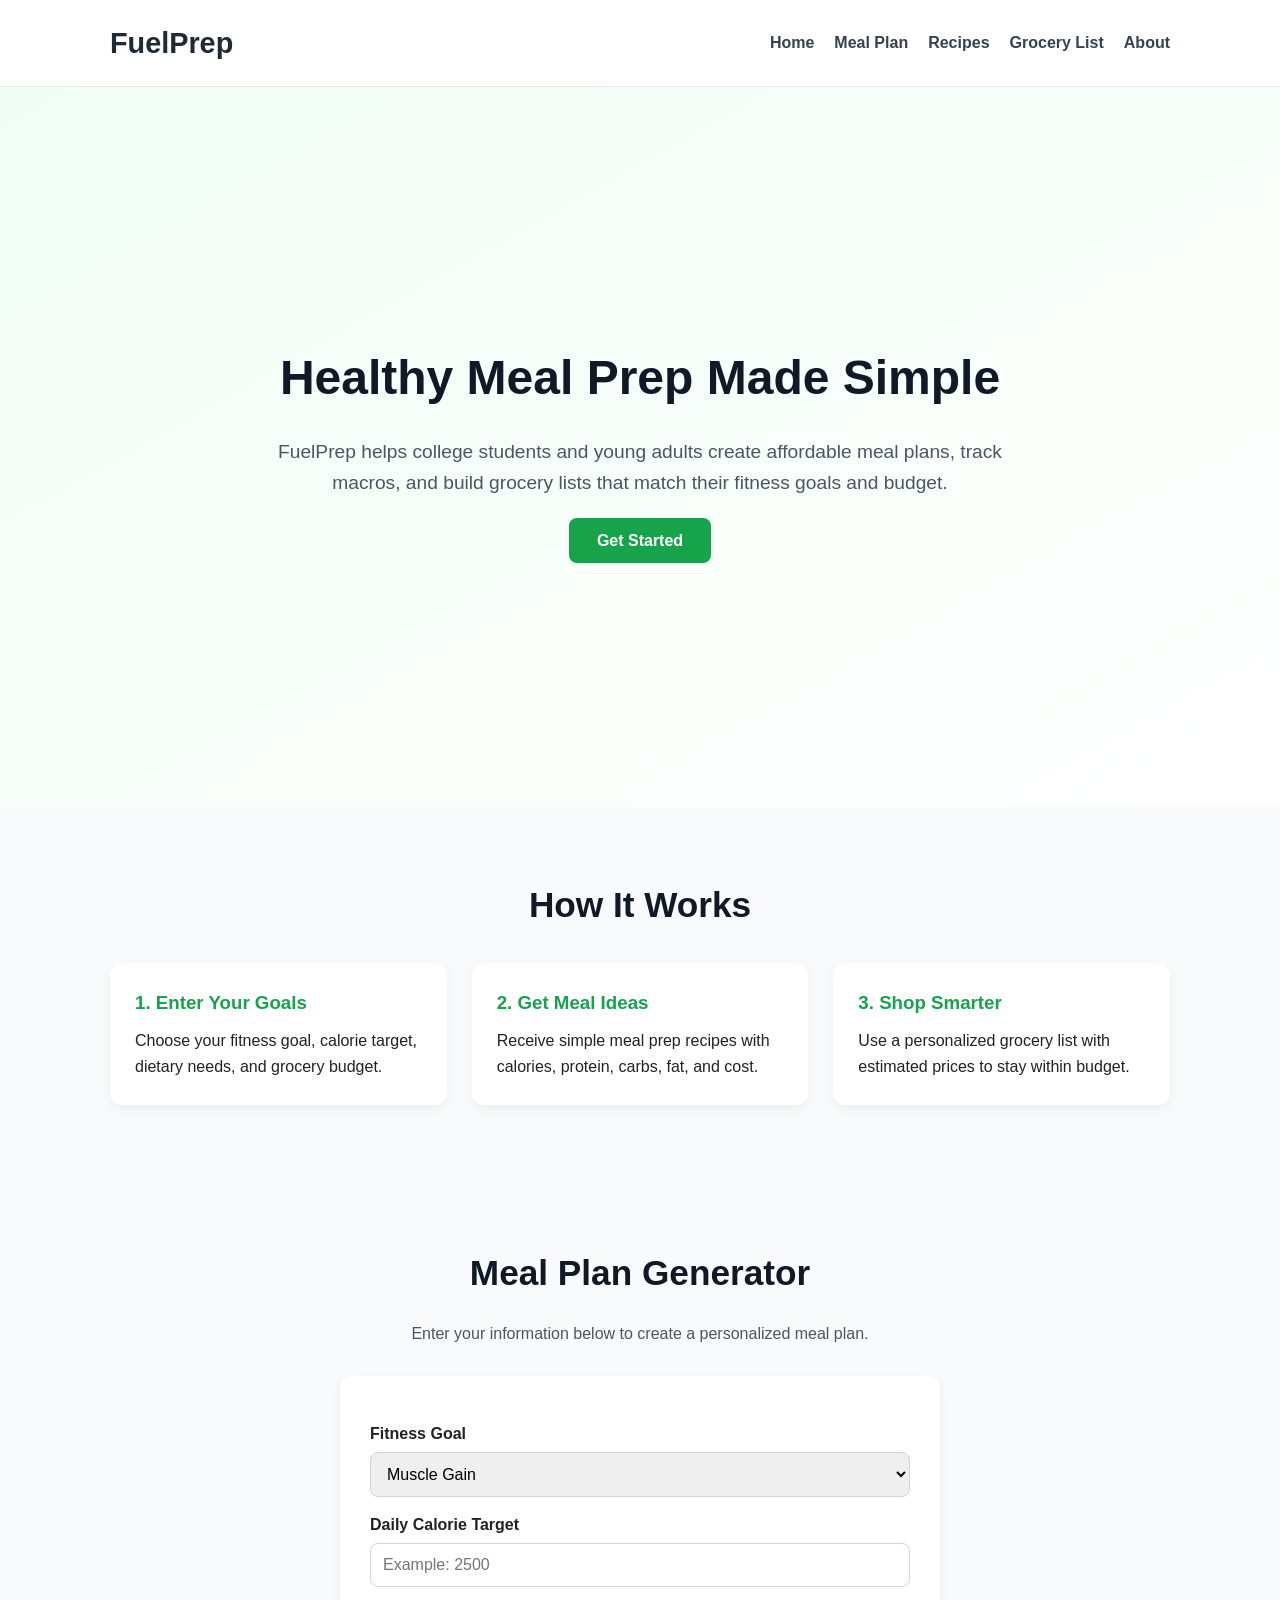
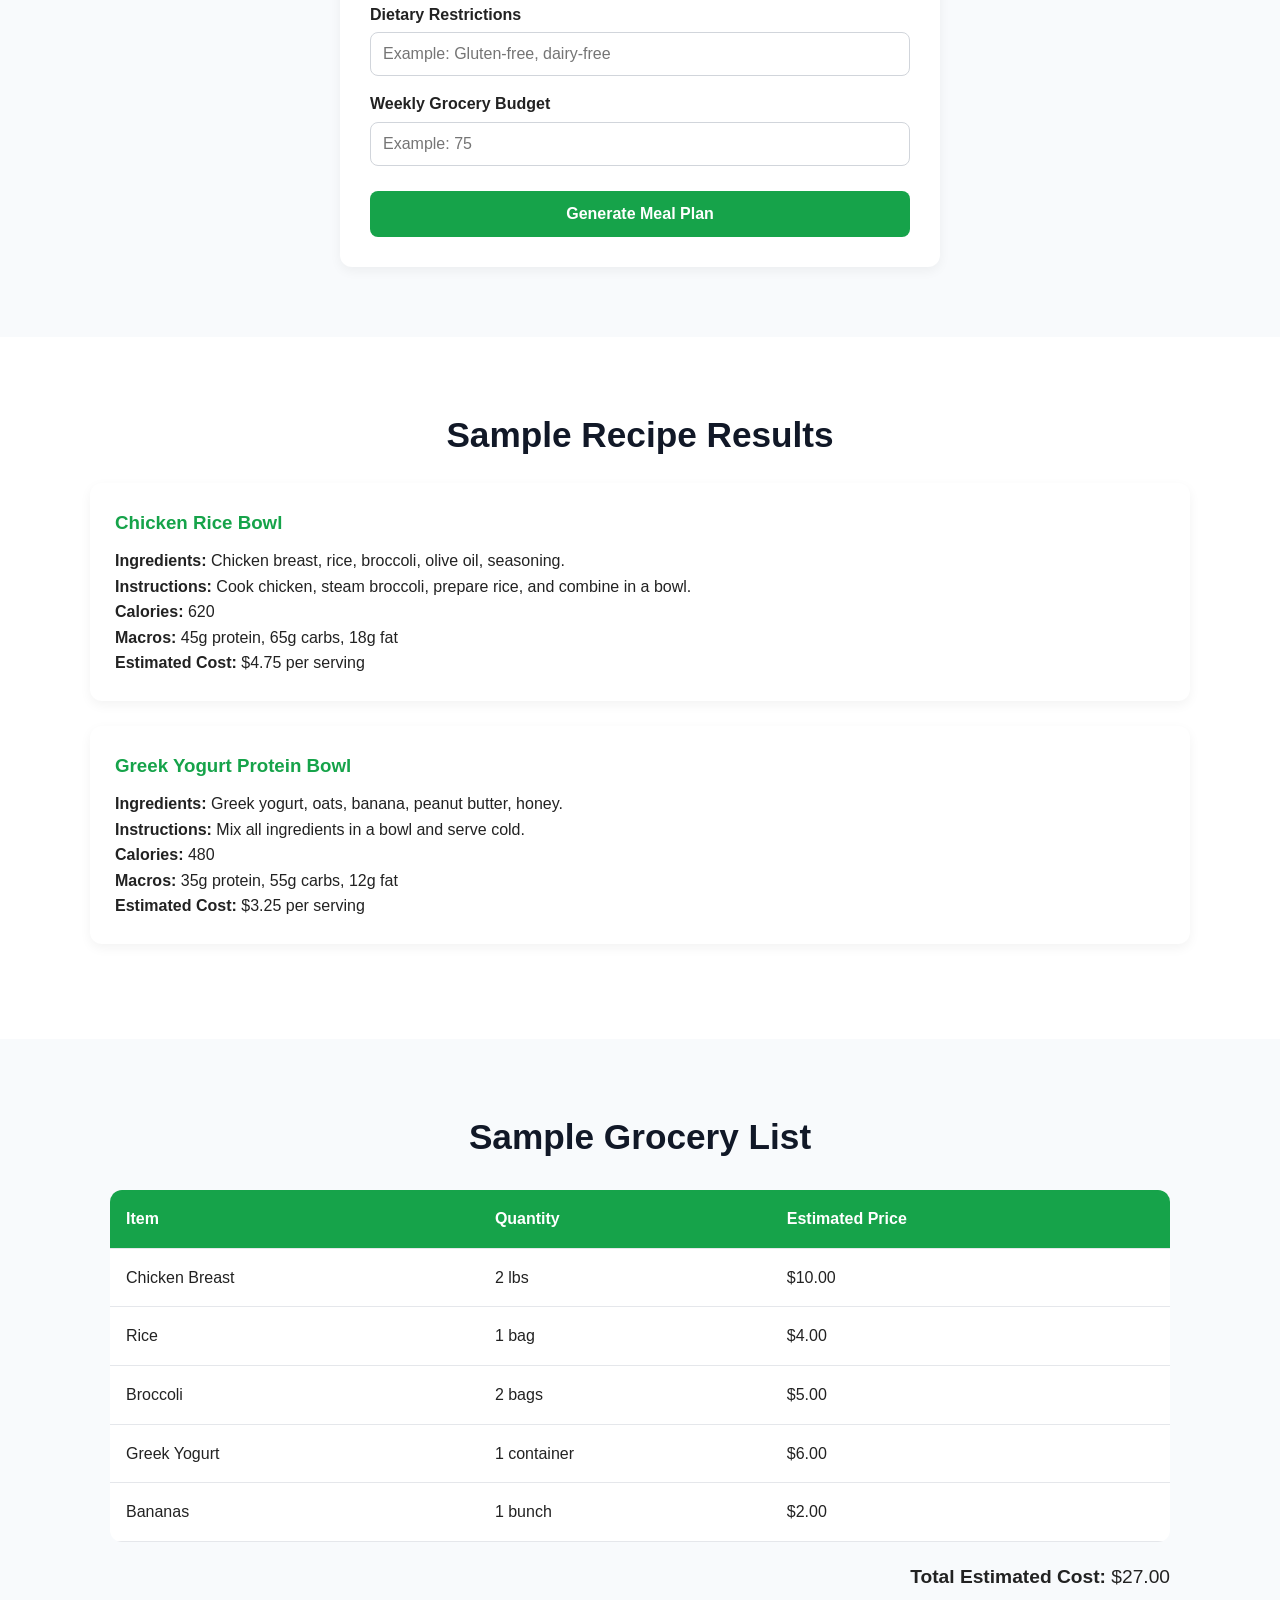
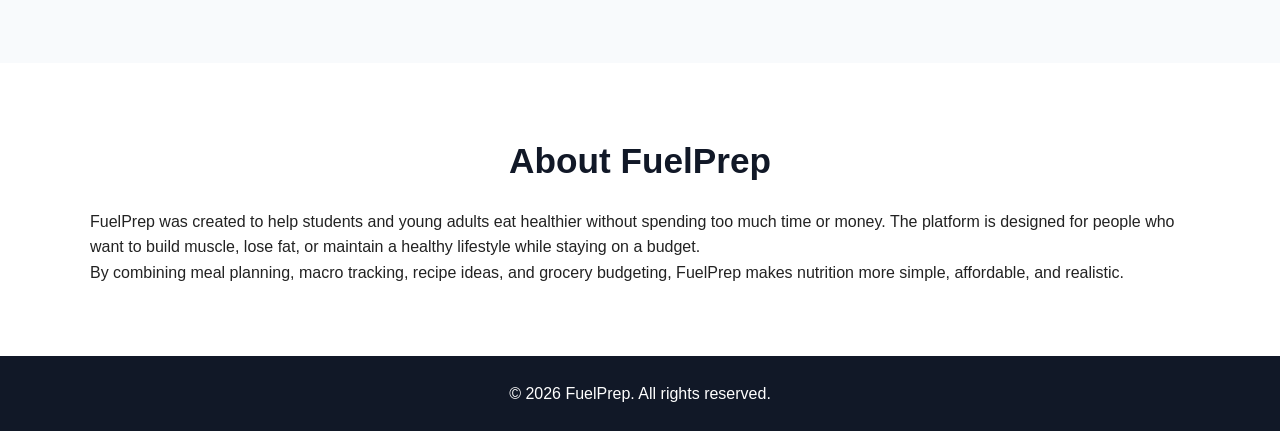
==== index.html @ e3a091a2 "landing page" ====
<!DOCTYPE html>
<html lang="en">
<head>
  <meta charset="UTF-8">
  <meta name="viewport" content="width=device-width, initial-scale=1.0">
  <title>FuelPrep | Affordable Meal Prep</title>
  <link rel="stylesheet" href="styles.css">
</head>

<body>

  <header>
    <nav class="navbar">
      <h1 class="logo">FuelPrep</h1>
      <ul class="nav-links">
        <li><a href="#home">Home</a></li>
        <li><a href="#generator">Meal Plan</a></li>
        <li><a href="#recipes">Recipes</a></li>
        <li><a href="#grocery">Grocery List</a></li>
        <li><a href="#about">About</a></li>
      </ul>
    </nav>
  </header>

  <section id="home" class="hero">
    <div class="hero-content">
      <h2>Healthy Meal Prep Made Simple</h2>
      <p>
        FuelPrep helps college students and young adults create affordable meal plans,
        track macros, and build grocery lists that match their fitness goals and budget.
      </p>
      <a href="#generator" class="button">Get Started</a>
    </div>
  </section>

  <section class="how-it-works">
    <h2>How It Works</h2>

    <div class="cards">
      <div class="card">
        <h3>1. Enter Your Goals</h3>
        <p>Choose your fitness goal, calorie target, dietary needs, and grocery budget.</p>
      </div>

      <div class="card">
        <h3>2. Get Meal Ideas</h3>
        <p>Receive simple meal prep recipes with calories, protein, carbs, fat, and cost.</p>
      </div>

      <div class="card">
        <h3>3. Shop Smarter</h3>
        <p>Use a personalized grocery list with estimated prices to stay within budget.</p>
      </div>
    </div>
  </section>

  <section id="generator" class="section">
    <h2>Meal Plan Generator</h2>
    <p class="section-intro">
      Enter your information below to create a personalized meal plan.
    </p>

    <form class="meal-form">
      <label for="goal">Fitness Goal</label>
      <select id="goal">
        <option>Muscle Gain</option>
        <option>Fat Loss</option>
        <option>Maintenance</option>
      </select>

      <label for="calories">Daily Calorie Target</label>
      <input type="number" id="calories" placeholder="Example: 2500">

      <label for="restrictions">Dietary Restrictions</label>
      <input type="text" id="restrictions" placeholder="Example: Gluten-free, dairy-free">

      <label for="budget">Weekly Grocery Budget</label>
      <input type="number" id="budget" placeholder="Example: 75">

      <button type="submit">Generate Meal Plan</button>
    </form>
  </section>

  <section id="recipes" class="section light-section">
    <h2>Sample Recipe Results</h2>

    <div class="recipe-card">
      <h3>Chicken Rice Bowl</h3>
      <p><strong>Ingredients:</strong> Chicken breast, rice, broccoli, olive oil, seasoning.</p>
      <p><strong>Instructions:</strong> Cook chicken, steam broccoli, prepare rice, and combine in a bowl.</p>
      <p><strong>Calories:</strong> 620</p>
      <p><strong>Macros:</strong> 45g protein, 65g carbs, 18g fat</p>
      <p><strong>Estimated Cost:</strong> $4.75 per serving</p>
    </div>

    <div class="recipe-card">
      <h3>Greek Yogurt Protein Bowl</h3>
      <p><strong>Ingredients:</strong> Greek yogurt, oats, banana, peanut butter, honey.</p>
      <p><strong>Instructions:</strong> Mix all ingredients in a bowl and serve cold.</p>
      <p><strong>Calories:</strong> 480</p>
      <p><strong>Macros:</strong> 35g protein, 55g carbs, 12g fat</p>
      <p><strong>Estimated Cost:</strong> $3.25 per serving</p>
    </div>
  </section>

  <section id="grocery" class="section">
    <h2>Sample Grocery List</h2>

    <table>
      <tr>
        <th>Item</th>
        <th>Quantity</th>
        <th>Estimated Price</th>
      </tr>
      <tr>
        <td>Chicken Breast</td>
        <td>2 lbs</td>
        <td>$10.00</td>
      </tr>
      <tr>
        <td>Rice</td>
        <td>1 bag</td>
        <td>$4.00</td>
      </tr>
      <tr>
        <td>Broccoli</td>
        <td>2 bags</td>
        <td>$5.00</td>
      </tr>
      <tr>
        <td>Greek Yogurt</td>
        <td>1 container</td>
        <td>$6.00</td>
      </tr>
      <tr>
        <td>Bananas</td>
        <td>1 bunch</td>
        <td>$2.00</td>
      </tr>
    </table>

    <p class="total"><strong>Total Estimated Cost:</strong> $27.00</p>
  </section>

  <section id="about" class="section light-section">
    <h2>About FuelPrep</h2>
    <p>
      FuelPrep was created to help students and young adults eat healthier without
      spending too much time or money. The platform is designed for people who want
      to build muscle, lose fat, or maintain a healthy lifestyle while staying on a budget.
    </p>
    <p>
      By combining meal planning, macro tracking, recipe ideas, and grocery budgeting,
      FuelPrep makes nutrition more simple, affordable, and realistic.
    </p>
  </section>

  <footer>
    <p>&copy; 2026 FuelPrep. All rights reserved.</p>
  </footer>

</body>
</html>
---- styles.css ----
* {
  margin: 0;
  padding: 0;
  box-sizing: border-box;
}

body {
  font-family: Arial, sans-serif;
  color: #222;
  background-color: #f8fafc;
  line-height: 1.6;
}

header {
  background-color: white;
  border-bottom: 1px solid #e5e7eb;
  position: sticky;
  top: 0;
}

.navbar {
  max-width: 1100px;
  margin: 0 auto;
  padding: 20px;
  display: flex;
  justify-content: space-between;
  align-items: center;
}

.logo {
  color: #1f2937;
  font-size: 1.8rem;
}

.nav-links {
  list-style: none;
  display: flex;
  gap: 20px;
}

.nav-links a {
  text-decoration: none;
  color: #374151;
  font-weight: bold;
}

.nav-links a:hover {
  color: #16a34a;
}

.hero {
  min-height: 80vh;
  display: flex;
  align-items: center;
  justify-content: center;
  text-align: center;
  padding: 60px 20px;
  background: linear-gradient(to bottom right, #f0fdf4, #ffffff);
}

.hero-content {
  max-width: 750px;
}

.hero h2 {
  font-size: 3rem;
  margin-bottom: 20px;
  color: #111827;
}

.hero p {
  font-size: 1.2rem;
  margin-bottom: 30px;
  color: #4b5563;
}

.button,
.meal-form button {
  background-color: #16a34a;
  color: white;
  padding: 14px 28px;
  border: none;
  border-radius: 8px;
  text-decoration: none;
  font-size: 1rem;
  font-weight: bold;
  cursor: pointer;
}

.button:hover,
.meal-form button:hover {
  background-color: #15803d;
}

.section,
.how-it-works {
  max-width: 1100px;
  margin: 0 auto;
  padding: 70px 20px;
}

.section h2,
.how-it-works h2 {
  text-align: center;
  font-size: 2.2rem;
  margin-bottom: 20px;
  color: #111827;
}

.section-intro {
  text-align: center;
  margin-bottom: 30px;
  color: #4b5563;
}

.cards {
  display: flex;
  gap: 25px;
  margin-top: 30px;
}

.card,
.recipe-card {
  background-color: white;
  padding: 25px;
  border-radius: 12px;
  box-shadow: 0 4px 12px rgba(0, 0, 0, 0.05);
  flex: 1;
}

.card h3,
.recipe-card h3 {
  margin-bottom: 10px;
  color: #16a34a;
}

.light-section {
  background-color: #ffffff;
  max-width: 100%;
}

.light-section > * {
  max-width: 1100px;
  margin-left: auto;
  margin-right: auto;
}

.meal-form {
  max-width: 600px;
  margin: 0 auto;
  background-color: white;
  padding: 30px;
  border-radius: 12px;
  box-shadow: 0 4px 12px rgba(0, 0, 0, 0.05);
  display: flex;
  flex-direction: column;
}

.meal-form label {
  margin-top: 15px;
  margin-bottom: 5px;
  font-weight: bold;
}

.meal-form input,
.meal-form select {
  padding: 12px;
  border: 1px solid #d1d5db;
  border-radius: 8px;
  font-size: 1rem;
}

.meal-form button {
  margin-top: 25px;
}

.recipe-card {
  margin-bottom: 25px;
}

table {
  width: 100%;
  border-collapse: collapse;
  background-color: white;
  margin-top: 25px;
  border-radius: 12px;
  overflow: hidden;
}

th,
td {
  padding: 16px;
  text-align: left;
  border-bottom: 1px solid #e5e7eb;
}

th {
  background-color: #16a34a;
  color: white;
}

.total {
  margin-top: 20px;
  font-size: 1.2rem;
  text-align: right;
}

footer {
  text-align: center;
  padding: 25px;
  background-color: #111827;
  color: white;
}

@media (max-width: 768px) {
  .navbar {
    flex-direction: column;
    gap: 15px;
  }

  .nav-links {
    flex-direction: column;
    text-align: center;
    gap: 10px;
  }

  .hero h2 {
    font-size: 2.2rem;
  }

  .cards {
    flex-direction: column;
  }
}
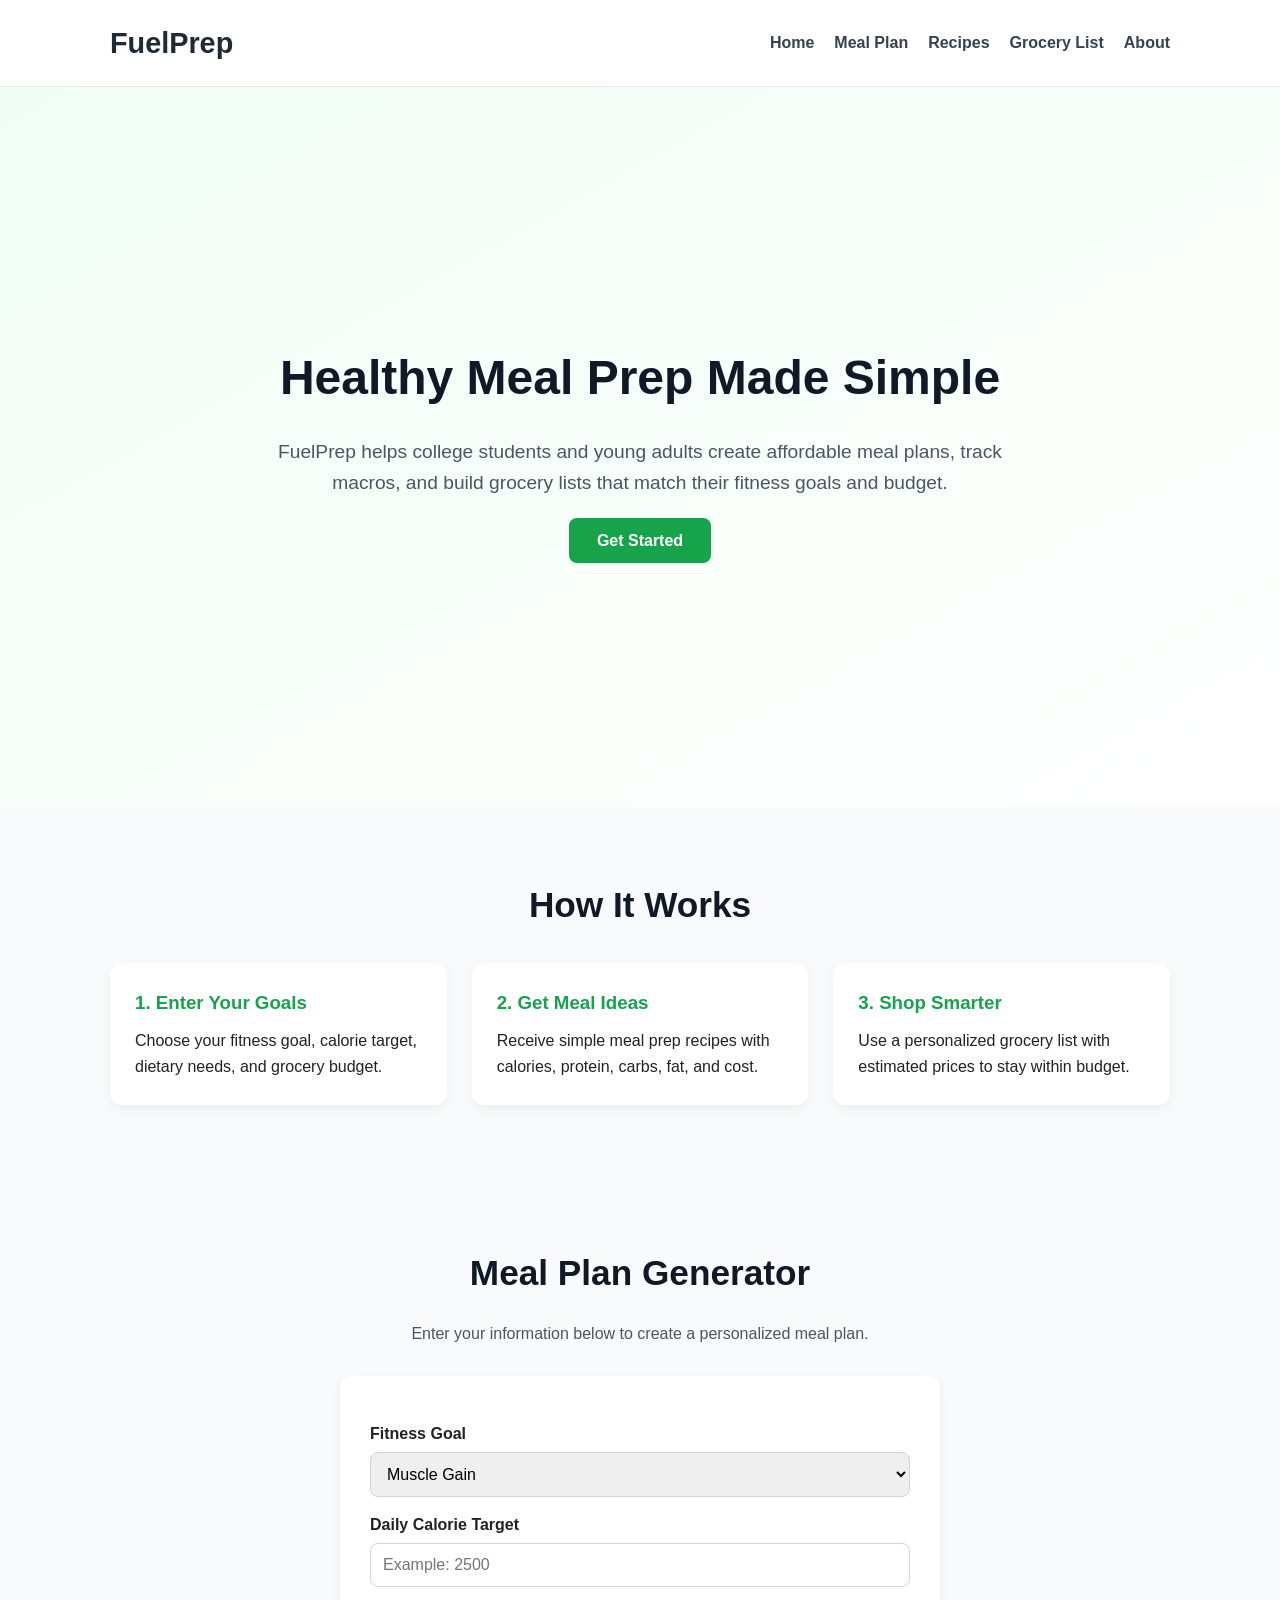
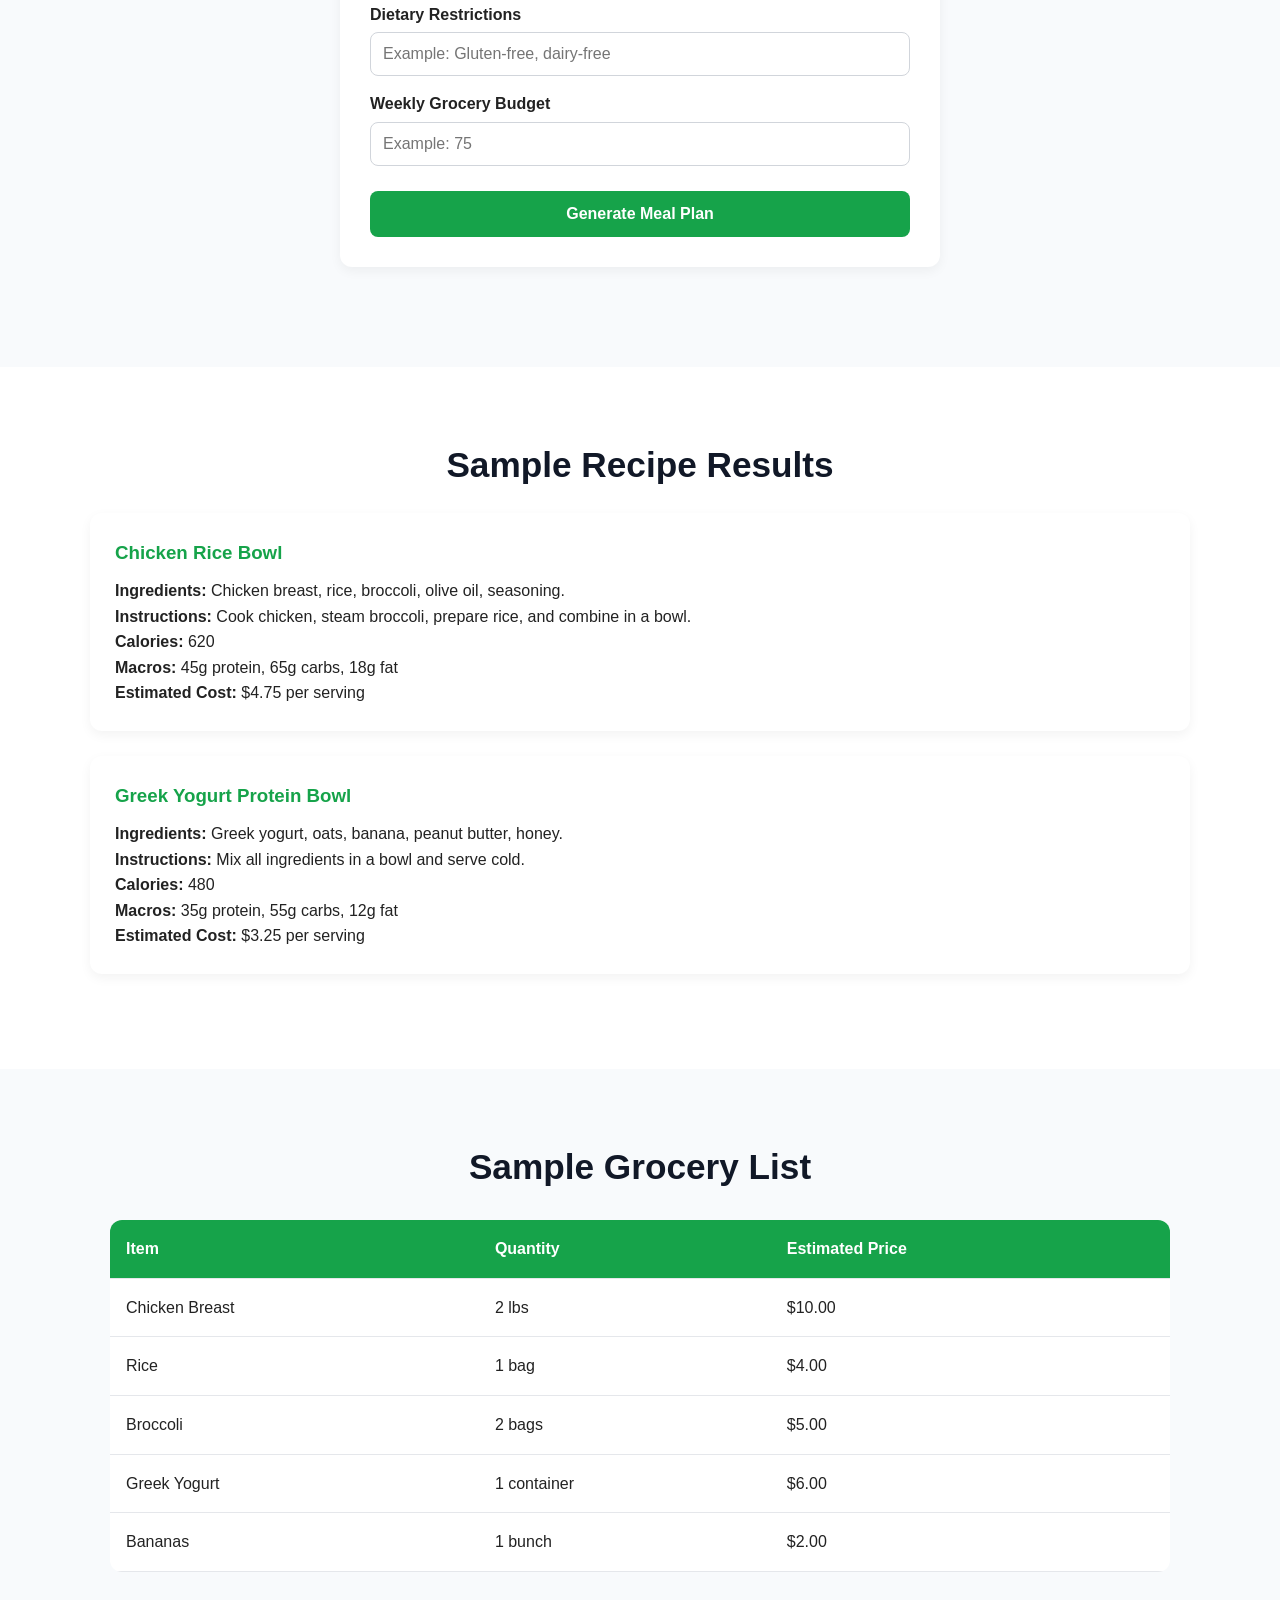
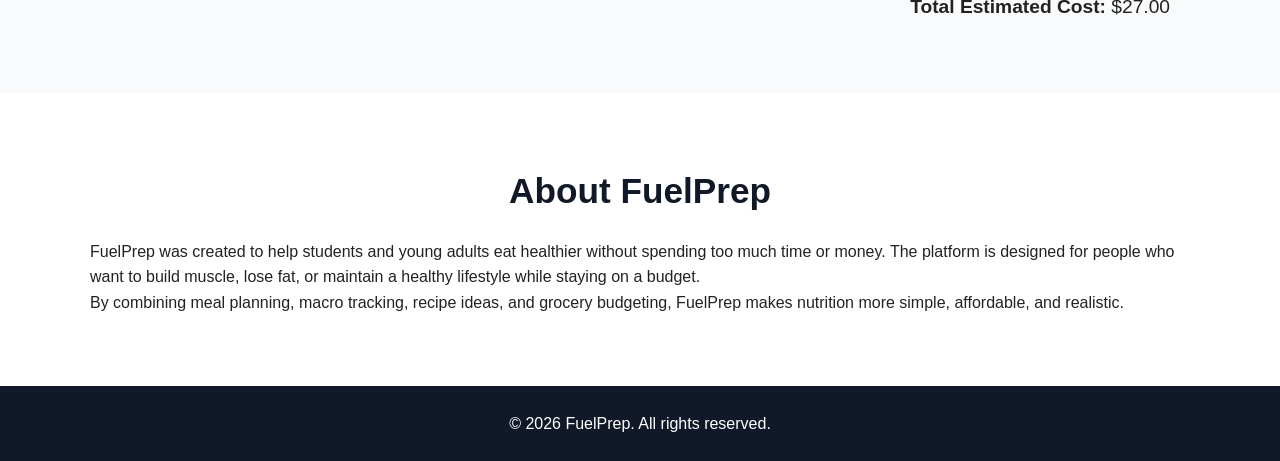
==== commit 5633195e: "added java script" ====
--- a/index.html
+++ b/index.html
@@ -60,7 +60,7 @@
       Enter your information below to create a personalized meal plan.
     </p>
 
-    <form class="meal-form">
+    <form class="meal-form" id="meal-form">
       <label for="goal">Fitness Goal</label>
       <select id="goal">
         <option>Muscle Gain</option>
@@ -79,6 +79,9 @@
 
       <button type="submit">Generate Meal Plan</button>
     </form>
+
+    <div id="saved-message" class="saved-message"></div>
+    <div id="generated-results" class="generated-results"></div>
   </section>
 
   <section id="recipes" class="section light-section">
@@ -159,5 +162,121 @@
     <p>&copy; 2026 FuelPrep. All rights reserved.</p>
   </footer>
 
+  <script>
+    const mealData = {
+      muscle: {
+        recipes: [
+          { name: "Chicken Rice Bowl", ingredients: "Chicken breast, rice, broccoli, olive oil, seasoning.", instructions: "Cook chicken, steam broccoli, prepare rice, and combine in a bowl.", calories: 620, protein: 45, carbs: 65, fat: 18, cost: 4.75 },
+          { name: "Greek Yogurt Protein Bowl", ingredients: "Greek yogurt, oats, banana, peanut butter, honey.", instructions: "Mix all ingredients in a bowl and serve cold.", calories: 480, protein: 35, carbs: 55, fat: 12, cost: 3.25 },
+          { name: "Turkey & Sweet Potato", ingredients: "Ground turkey, sweet potato, spinach, olive oil.", instructions: "Brown turkey, roast sweet potato cubes, sauté spinach, and serve together.", calories: 560, protein: 40, carbs: 50, fat: 16, cost: 4.50 }
+        ],
+        grocery: [
+          { item: "Chicken Breast", qty: "3 lbs", price: 15.00 },
+          { item: "Ground Turkey", qty: "2 lbs", price: 10.00 },
+          { item: "Rice", qty: "1 bag", price: 4.00 },
+          { item: "Sweet Potatoes", qty: "3 lbs", price: 5.00 },
+          { item: "Broccoli", qty: "2 bags", price: 5.00 },
+          { item: "Greek Yogurt", qty: "1 container", price: 6.00 },
+          { item: "Bananas", qty: "1 bunch", price: 2.00 },
+          { item: "Peanut Butter", qty: "1 jar", price: 5.00 }
+        ]
+      },
+      fatLoss: {
+        recipes: [
+          { name: "Grilled Chicken Salad", ingredients: "Chicken breast, mixed greens, cherry tomatoes, cucumber, light vinaigrette.", instructions: "Grill chicken, chop vegetables, toss with dressing.", calories: 380, protein: 40, carbs: 20, fat: 14, cost: 4.25 },
+          { name: "Egg White Scramble", ingredients: "Egg whites, bell peppers, onion, spinach, whole wheat toast.", instructions: "Sauté veggies, add egg whites, cook until set. Serve with toast.", calories: 320, protein: 35, carbs: 25, fat: 8, cost: 2.75 },
+          { name: "Salmon & Asparagus", ingredients: "Salmon fillet, asparagus, lemon, quinoa.", instructions: "Bake salmon with lemon, steam asparagus, cook quinoa.", calories: 420, protein: 38, carbs: 30, fat: 15, cost: 5.50 }
+        ],
+        grocery: [
+          { item: "Chicken Breast", qty: "2 lbs", price: 10.00 },
+          { item: "Salmon", qty: "1 lb", price: 12.00 },
+          { item: "Egg Whites", qty: "1 carton", price: 4.00 },
+          { item: "Mixed Greens", qty: "1 bag", price: 4.00 },
+          { item: "Quinoa", qty: "1 bag", price: 5.00 },
+          { item: "Asparagus", qty: "1 bunch", price: 4.00 },
+          { item: "Bell Peppers", qty: "3", price: 3.00 }
+        ]
+      },
+      maintenance: {
+        recipes: [
+          { name: "Beef Stir Fry", ingredients: "Lean beef, bell peppers, snap peas, soy sauce, rice.", instructions: "Sear beef strips, stir-fry veggies, add sauce, serve over rice.", calories: 550, protein: 38, carbs: 60, fat: 16, cost: 5.00 },
+          { name: "Pasta Primavera", ingredients: "Whole wheat pasta, zucchini, cherry tomatoes, olive oil, parmesan.", instructions: "Cook pasta, sauté vegetables, toss together with olive oil and cheese.", calories: 500, protein: 18, carbs: 70, fat: 14, cost: 3.75 },
+          { name: "Tuna Wrap", ingredients: "Canned tuna, whole wheat wrap, avocado, lettuce, tomato.", instructions: "Mix tuna with avocado, fill wrap with lettuce and tomato.", calories: 440, protein: 32, carbs: 35, fat: 18, cost: 3.00 }
+        ],
+        grocery: [
+          { item: "Lean Beef", qty: "1.5 lbs", price: 12.00 },
+          { item: "Canned Tuna", qty: "3 cans", price: 4.50 },
+          { item: "Whole Wheat Pasta", qty: "1 box", price: 3.00 },
+          { item: "Whole Wheat Wraps", qty: "1 pack", price: 4.00 },
+          { item: "Bell Peppers", qty: "3", price: 3.00 },
+          { item: "Avocados", qty: "3", price: 4.50 },
+          { item: "Parmesan", qty: "1 container", price: 5.00 }
+        ]
+      }
+    };
+
+    document.getElementById("meal-form").addEventListener("submit", function (e) {
+      e.preventDefault();
+
+      const goal = document.getElementById("goal").value.toLowerCase().replace(/\s/g, "");
+      const calories = document.getElementById("calories").value;
+      const restrictions = document.getElementById("restrictions").value;
+      const budget = document.getElementById("budget").value;
+
+      // Save to localStorage
+      const userInputs = { goal, calories, restrictions, budget, savedAt: new Date().toISOString() };
+      localStorage.setItem("fuelPrepUserInputs", JSON.stringify(userInputs));
+
+      // Show saved message
+      const msg = document.getElementById("saved-message");
+      msg.innerHTML = '<p class="success-badge">✓ Your inputs have been saved! Scroll down to see your personalized meal plan.</p>';
+      msg.scrollIntoView({ behavior: "smooth" });
+
+      // Generate meal plan results
+      const data = mealData[goal] || mealData.muscle;
+      const recipesSection = document.getElementById("recipes");
+      const grocerySection = document.getElementById("grocery");
+
+      // Update recipes
+      recipesSection.innerHTML = `
+        <h2>Your Personalized Recipes</h2>
+        <p class="section-intro">Based on your goal: <strong>${document.getElementById("goal").value}</strong>${restrictions ? ` | Restrictions: ${restrictions}` : ""}${calories ? ` | Target: ${calories} cal/day` : ""}</p>
+        ${data.recipes.map(r => `
+          <div class="recipe-card">
+            <h3>${r.name}</h3>
+            <p><strong>Ingredients:</strong> ${r.ingredients}</p>
+            <p><strong>Instructions:</strong> ${r.instructions}</p>
+            <p><strong>Calories:</strong> ${r.calories}</p>
+            <p><strong>Macros:</strong> ${r.protein}g protein, ${r.carbs}g carbs, ${r.fat}g fat</p>
+            <p><strong>Estimated Cost:</strong> $${r.cost.toFixed(2)} per serving</p>
+          </div>
+        `).join("")}
+      `;
+
+      // Update grocery list
+      const totalGrocery = data.grocery.reduce((sum, g) => sum + g.price, 0);
+      grocerySection.innerHTML = `
+        <h2>Your Personalized Grocery List</h2>
+        <p class="section-intro">Weekly groceries${budget ? ` | Budget: $${budget}` : ""}</p>
+        <table>
+          <tr><th>Item</th><th>Quantity</th><th>Estimated Price</th></tr>
+          ${data.grocery.map(g => `<tr><td>${g.item}</td><td>${g.qty}</td><td>$${g.price.toFixed(2)}</td></tr>`).join("")}
+        </table>
+        <p class="total"><strong>Total Estimated Cost:</strong> $${totalGrocery.toFixed(2)}</p>
+      `;
+    });
+
+    // Restore saved inputs on page load
+    window.addEventListener("DOMContentLoaded", function () {
+      const saved = JSON.parse(localStorage.getItem("fuelPrepUserInputs"));
+      if (saved) {
+        const goalMap = { muscle: "Muscle Gain", fatloss: "Fat Loss", maintenance: "Maintenance" };
+        document.getElementById("goal").value = goalMap[saved.goal] || "Muscle Gain";
+        document.getElementById("calories").value = saved.calories || "";
+        document.getElementById("restrictions").value = saved.restrictions || "";
+        document.getElementById("budget").value = saved.budget || "";
+      }
+    });
+  </script>
 </body>
 </html>
--- a/styles.css
+++ b/styles.css
@@ -174,6 +174,31 @@
   margin-top: 25px;
 }
 
+.success-badge {
+  background-color: #16a34a;
+  color: white;
+  padding: 14px 20px;
+  border-radius: 8px;
+  text-align: center;
+  font-weight: bold;
+  margin-top: 20px;
+  animation: fadeIn 0.4s ease;
+}
+
+@keyframes fadeIn {
+  from { opacity: 0; transform: translateY(-10px); }
+  to { opacity: 1; transform: translateY(0); }
+}
+
+.generated-results {
+  margin-top: 30px;
+}
+
+.saved-message {
+  max-width: 600px;
+  margin: 0 auto;
+}
+
 .recipe-card {
   margin-bottom: 25px;
 }
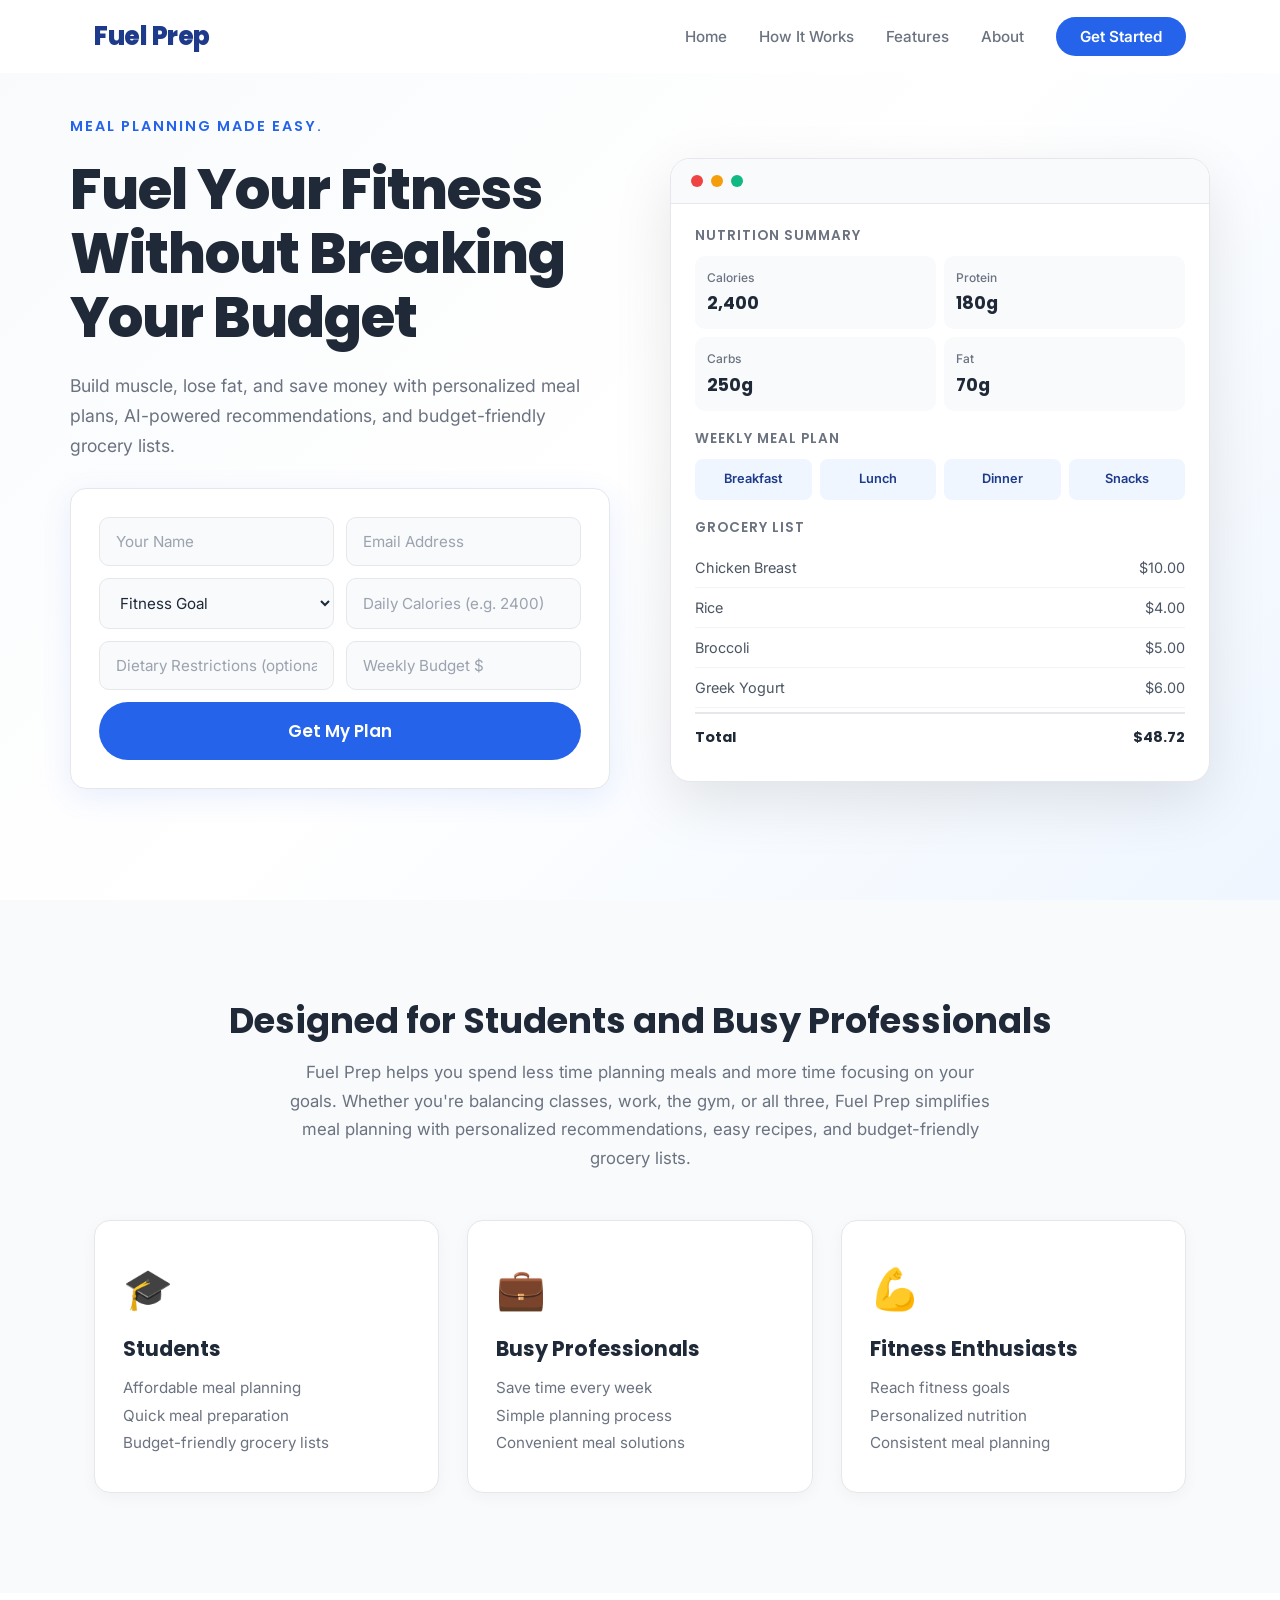
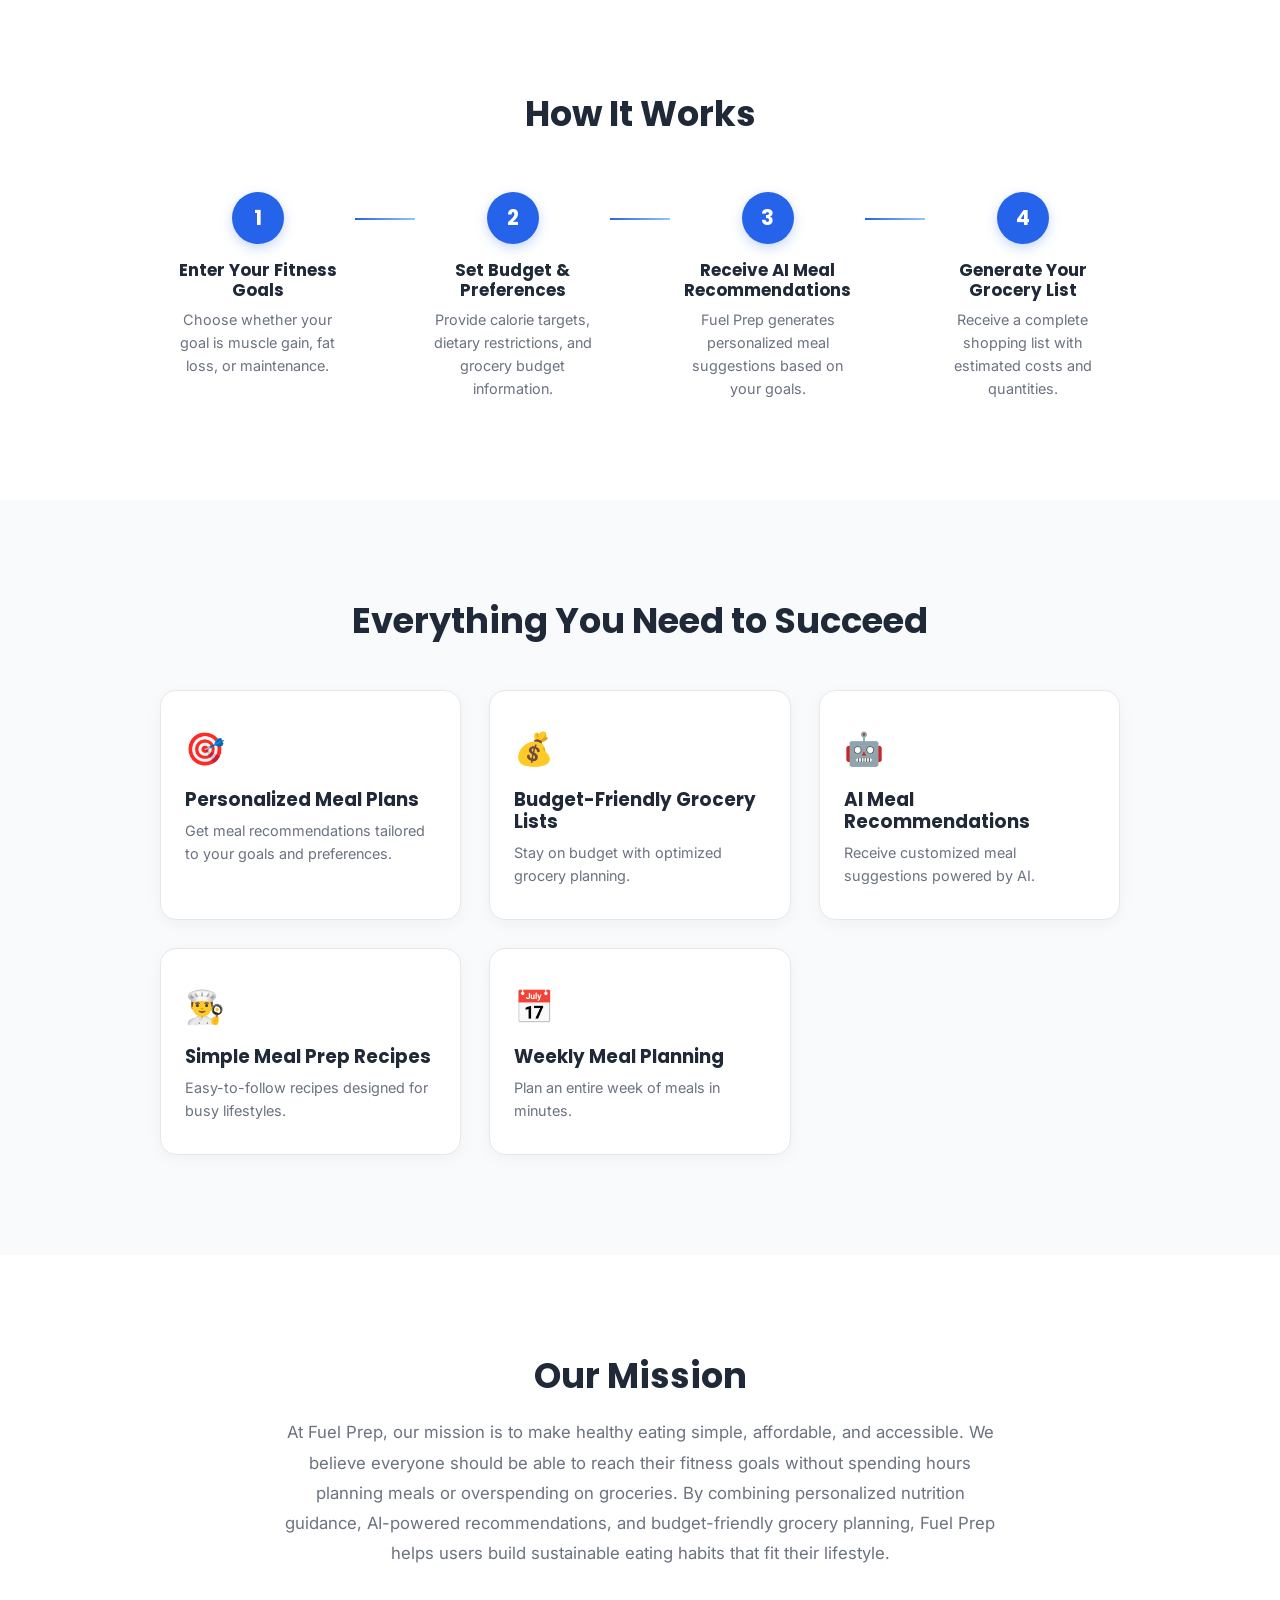
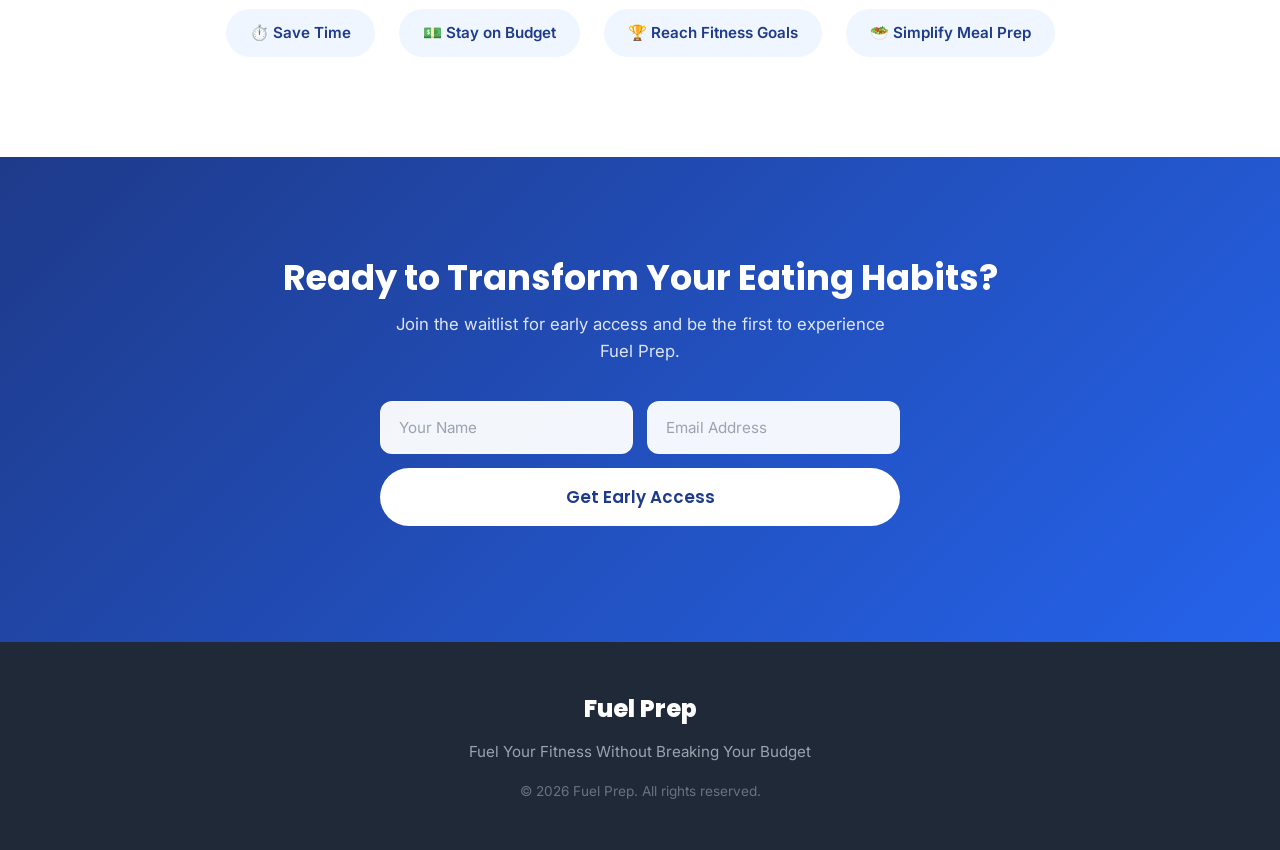
==== commit 962af729: "Edited Website Based on PRD" ====
--- a/index.html
+++ b/index.html
@@ -3,278 +3,335 @@
 <head>
   <meta charset="UTF-8">
   <meta name="viewport" content="width=device-width, initial-scale=1.0">
-  <title>FuelPrep | Affordable Meal Prep</title>
+  <title>Fuel Prep | Meal Planning Made Easy</title>
+  <link rel="preconnect" href="https://fonts.googleapis.com">
+  <link rel="preconnect" href="https://fonts.gstatic.com" crossorigin>
+  <link href="https://fonts.googleapis.com/css2?family=Poppins:wght@600;700;800&family=Inter:wght@400;500;600&display=swap" rel="stylesheet">
   <link rel="stylesheet" href="styles.css">
 </head>
-
 <body>
 
-  <header>
-    <nav class="navbar">
-      <h1 class="logo">FuelPrep</h1>
-      <ul class="nav-links">
+  <!-- ===== NAVIGATION ===== -->
+  <header class="navbar" id="navbar">
+    <div class="nav-container">
+      <a href="#home" class="logo">Fuel Prep</a>
+      <button class="mobile-toggle" id="mobile-toggle" aria-label="Toggle menu">
+        <span></span><span></span><span></span>
+      </button>
+      <ul class="nav-links" id="nav-links">
         <li><a href="#home">Home</a></li>
-        <li><a href="#generator">Meal Plan</a></li>
-        <li><a href="#recipes">Recipes</a></li>
-        <li><a href="#grocery">Grocery List</a></li>
+        <li><a href="#how-it-works">How It Works</a></li>
+        <li><a href="#features">Features</a></li>
         <li><a href="#about">About</a></li>
+        <li><a href="#get-started" class="nav-cta">Get Started</a></li>
       </ul>
-    </nav>
+    </div>
   </header>
 
+  <!-- ===== HERO SECTION ===== -->
   <section id="home" class="hero">
-    <div class="hero-content">
-      <h2>Healthy Meal Prep Made Simple</h2>
-      <p>
-        FuelPrep helps college students and young adults create affordable meal plans,
-        track macros, and build grocery lists that match their fitness goals and budget.
+    <div class="hero-container">
+      <div class="hero-left">
+        <p class="hero-tagline">Meal Planning Made Easy.</p>
+        <h1>Fuel Your Fitness<br>Without Breaking<br>Your Budget</h1>
+        <p class="hero-sub">
+          Build muscle, lose fat, and save money with personalized meal plans,
+          AI-powered recommendations, and budget-friendly grocery lists.
+        </p>
+        <form class="hero-form" id="hero-form">
+          <div class="form-row">
+            <input type="text" id="form-name" placeholder="Your Name" required>
+            <input type="email" id="form-email" placeholder="Email Address" required>
+          </div>
+          <div class="form-row">
+            <select id="form-goal" required>
+              <option value="" disabled selected>Fitness Goal</option>
+              <option value="Muscle Gain">Muscle Gain</option>
+              <option value="Fat Loss">Fat Loss</option>
+              <option value="Maintenance">Maintenance</option>
+            </select>
+            <input type="number" id="form-calories" placeholder="Daily Calories (e.g. 2400)">
+          </div>
+          <div class="form-row">
+            <input type="text" id="form-restrictions" placeholder="Dietary Restrictions (optional)">
+            <input type="number" id="form-budget" placeholder="Weekly Budget $">
+          </div>
+          <button type="submit" class="btn-primary">Get My Plan</button>
+        </form>
+        <div id="form-success" class="form-success"></div>
+      </div>
+      <div class="hero-right">
+        <div class="dashboard-mockup">
+          <div class="dash-header">
+            <span class="dash-dot red"></span>
+            <span class="dash-dot yellow"></span>
+            <span class="dash-dot green"></span>
+          </div>
+          <div class="dash-body">
+            <div class="dash-section">
+              <h4>Nutrition Summary</h4>
+              <div class="macro-row">
+                <div class="macro"><span class="macro-label">Calories</span><span class="macro-val">2,400</span></div>
+                <div class="macro"><span class="macro-label">Protein</span><span class="macro-val">180g</span></div>
+                <div class="macro"><span class="macro-label">Carbs</span><span class="macro-val">250g</span></div>
+                <div class="macro"><span class="macro-label">Fat</span><span class="macro-val">70g</span></div>
+              </div>
+            </div>
+            <div class="dash-section">
+              <h4>Weekly Meal Plan</h4>
+              <div class="meal-row">
+                <span class="meal-item">Breakfast</span><span class="meal-item">Lunch</span><span class="meal-item">Dinner</span><span class="meal-item">Snacks</span>
+              </div>
+            </div>
+            <div class="dash-section">
+              <h4>Grocery List</h4>
+              <div class="grocery-row"><span>Chicken Breast</span><span>$10.00</span></div>
+              <div class="grocery-row"><span>Rice</span><span>$4.00</span></div>
+              <div class="grocery-row"><span>Broccoli</span><span>$5.00</span></div>
+              <div class="grocery-row"><span>Greek Yogurt</span><span>$6.00</span></div>
+              <div class="grocery-row total-row"><span>Total</span><span>$48.72</span></div>
+            </div>
+          </div>
+        </div>
+      </div>
+    </div>
+  </section>
+
+  <!-- ===== AUDIENCE SECTION ===== -->
+  <section class="audience">
+    <div class="container">
+      <h2>Designed for Students and Busy Professionals</h2>
+      <p class="audience-intro">
+        Fuel Prep helps you spend less time planning meals and more time focusing on your goals.
+        Whether you're balancing classes, work, the gym, or all three, Fuel Prep simplifies meal
+        planning with personalized recommendations, easy recipes, and budget-friendly grocery lists.
       </p>
-      <a href="#generator" class="button">Get Started</a>
-    </div>
-  </section>
-
-  <section class="how-it-works">
-    <h2>How It Works</h2>
-
-    <div class="cards">
-      <div class="card">
-        <h3>1. Enter Your Goals</h3>
-        <p>Choose your fitness goal, calorie target, dietary needs, and grocery budget.</p>
-      </div>
-
-      <div class="card">
-        <h3>2. Get Meal Ideas</h3>
-        <p>Receive simple meal prep recipes with calories, protein, carbs, fat, and cost.</p>
-      </div>
-
-      <div class="card">
-        <h3>3. Shop Smarter</h3>
-        <p>Use a personalized grocery list with estimated prices to stay within budget.</p>
-      </div>
-    </div>
-  </section>
-
-  <section id="generator" class="section">
-    <h2>Meal Plan Generator</h2>
-    <p class="section-intro">
-      Enter your information below to create a personalized meal plan.
-    </p>
-
-    <form class="meal-form" id="meal-form">
-      <label for="goal">Fitness Goal</label>
-      <select id="goal">
-        <option>Muscle Gain</option>
-        <option>Fat Loss</option>
-        <option>Maintenance</option>
-      </select>
-
-      <label for="calories">Daily Calorie Target</label>
-      <input type="number" id="calories" placeholder="Example: 2500">
-
-      <label for="restrictions">Dietary Restrictions</label>
-      <input type="text" id="restrictions" placeholder="Example: Gluten-free, dairy-free">
-
-      <label for="budget">Weekly Grocery Budget</label>
-      <input type="number" id="budget" placeholder="Example: 75">
-
-      <button type="submit">Generate Meal Plan</button>
-    </form>
-
-    <div id="saved-message" class="saved-message"></div>
-    <div id="generated-results" class="generated-results"></div>
-  </section>
-
-  <section id="recipes" class="section light-section">
-    <h2>Sample Recipe Results</h2>
-
-    <div class="recipe-card">
-      <h3>Chicken Rice Bowl</h3>
-      <p><strong>Ingredients:</strong> Chicken breast, rice, broccoli, olive oil, seasoning.</p>
-      <p><strong>Instructions:</strong> Cook chicken, steam broccoli, prepare rice, and combine in a bowl.</p>
-      <p><strong>Calories:</strong> 620</p>
-      <p><strong>Macros:</strong> 45g protein, 65g carbs, 18g fat</p>
-      <p><strong>Estimated Cost:</strong> $4.75 per serving</p>
-    </div>
-
-    <div class="recipe-card">
-      <h3>Greek Yogurt Protein Bowl</h3>
-      <p><strong>Ingredients:</strong> Greek yogurt, oats, banana, peanut butter, honey.</p>
-      <p><strong>Instructions:</strong> Mix all ingredients in a bowl and serve cold.</p>
-      <p><strong>Calories:</strong> 480</p>
-      <p><strong>Macros:</strong> 35g protein, 55g carbs, 12g fat</p>
-      <p><strong>Estimated Cost:</strong> $3.25 per serving</p>
-    </div>
-  </section>
-
-  <section id="grocery" class="section">
-    <h2>Sample Grocery List</h2>
-
-    <table>
-      <tr>
-        <th>Item</th>
-        <th>Quantity</th>
-        <th>Estimated Price</th>
-      </tr>
-      <tr>
-        <td>Chicken Breast</td>
-        <td>2 lbs</td>
-        <td>$10.00</td>
-      </tr>
-      <tr>
-        <td>Rice</td>
-        <td>1 bag</td>
-        <td>$4.00</td>
-      </tr>
-      <tr>
-        <td>Broccoli</td>
-        <td>2 bags</td>
-        <td>$5.00</td>
-      </tr>
-      <tr>
-        <td>Greek Yogurt</td>
-        <td>1 container</td>
-        <td>$6.00</td>
-      </tr>
-      <tr>
-        <td>Bananas</td>
-        <td>1 bunch</td>
-        <td>$2.00</td>
-      </tr>
-    </table>
-
-    <p class="total"><strong>Total Estimated Cost:</strong> $27.00</p>
-  </section>
-
-  <section id="about" class="section light-section">
-    <h2>About FuelPrep</h2>
-    <p>
-      FuelPrep was created to help students and young adults eat healthier without
-      spending too much time or money. The platform is designed for people who want
-      to build muscle, lose fat, or maintain a healthy lifestyle while staying on a budget.
-    </p>
-    <p>
-      By combining meal planning, macro tracking, recipe ideas, and grocery budgeting,
-      FuelPrep makes nutrition more simple, affordable, and realistic.
-    </p>
-  </section>
-
+      <div class="audience-cards">
+        <div class="audience-card">
+          <div class="audience-icon">🎓</div>
+          <h3>Students</h3>
+          <ul>
+            <li>Affordable meal planning</li>
+            <li>Quick meal preparation</li>
+            <li>Budget-friendly grocery lists</li>
+          </ul>
+        </div>
+        <div class="audience-card">
+          <div class="audience-icon">💼</div>
+          <h3>Busy Professionals</h3>
+          <ul>
+            <li>Save time every week</li>
+            <li>Simple planning process</li>
+            <li>Convenient meal solutions</li>
+          </ul>
+        </div>
+        <div class="audience-card">
+          <div class="audience-icon">💪</div>
+          <h3>Fitness Enthusiasts</h3>
+          <ul>
+            <li>Reach fitness goals</li>
+            <li>Personalized nutrition</li>
+            <li>Consistent meal planning</li>
+          </ul>
+        </div>
+      </div>
+    </div>
+  </section>
+
+  <!-- ===== HOW IT WORKS ===== -->
+  <section id="how-it-works" class="how-it-works">
+    <div class="container">
+      <h2>How It Works</h2>
+      <div class="timeline">
+        <div class="timeline-step">
+          <div class="step-number">1</div>
+          <h3>Enter Your Fitness Goals</h3>
+          <p>Choose whether your goal is muscle gain, fat loss, or maintenance.</p>
+        </div>
+        <div class="timeline-connector"></div>
+        <div class="timeline-step">
+          <div class="step-number">2</div>
+          <h3>Set Budget &amp; Preferences</h3>
+          <p>Provide calorie targets, dietary restrictions, and grocery budget information.</p>
+        </div>
+        <div class="timeline-connector"></div>
+        <div class="timeline-step">
+          <div class="step-number">3</div>
+          <h3>Receive AI Meal Recommendations</h3>
+          <p>Fuel Prep generates personalized meal suggestions based on your goals.</p>
+        </div>
+        <div class="timeline-connector"></div>
+        <div class="timeline-step">
+          <div class="step-number">4</div>
+          <h3>Generate Your Grocery List</h3>
+          <p>Receive a complete shopping list with estimated costs and quantities.</p>
+        </div>
+      </div>
+    </div>
+  </section>
+
+  <!-- ===== FEATURES ===== -->
+  <section id="features" class="features">
+    <div class="container">
+      <h2>Everything You Need to Succeed</h2>
+      <div class="features-grid">
+        <div class="feature-card">
+          <div class="feature-icon">🎯</div>
+          <h3>Personalized Meal Plans</h3>
+          <p>Get meal recommendations tailored to your goals and preferences.</p>
+        </div>
+        <div class="feature-card">
+          <div class="feature-icon">💰</div>
+          <h3>Budget-Friendly Grocery Lists</h3>
+          <p>Stay on budget with optimized grocery planning.</p>
+        </div>
+        <div class="feature-card">
+          <div class="feature-icon">🤖</div>
+          <h3>AI Meal Recommendations</h3>
+          <p>Receive customized meal suggestions powered by AI.</p>
+        </div>
+        <div class="feature-card">
+          <div class="feature-icon">👨‍🍳</div>
+          <h3>Simple Meal Prep Recipes</h3>
+          <p>Easy-to-follow recipes designed for busy lifestyles.</p>
+        </div>
+        <div class="feature-card">
+          <div class="feature-icon">📅</div>
+          <h3>Weekly Meal Planning</h3>
+          <p>Plan an entire week of meals in minutes.</p>
+        </div>
+      </div>
+    </div>
+  </section>
+
+  <!-- ===== ABOUT ===== -->
+  <section id="about" class="about">
+    <div class="container">
+      <h2>Our Mission</h2>
+      <p class="about-text">
+        At Fuel Prep, our mission is to make healthy eating simple, affordable, and accessible.
+        We believe everyone should be able to reach their fitness goals without spending hours
+        planning meals or overspending on groceries. By combining personalized nutrition guidance,
+        AI-powered recommendations, and budget-friendly grocery planning, Fuel Prep helps users
+        build sustainable eating habits that fit their lifestyle.
+      </p>
+      <div class="about-benefits">
+        <div class="benefit">⏱️ Save Time</div>
+        <div class="benefit">💵 Stay on Budget</div>
+        <div class="benefit">🏆 Reach Fitness Goals</div>
+        <div class="benefit">🥗 Simplify Meal Prep</div>
+      </div>
+    </div>
+  </section>
+
+  <!-- ===== GET STARTED / LEAD CAPTURE ===== -->
+  <section id="get-started" class="get-started">
+    <div class="container">
+      <h2>Ready to Transform Your Eating Habits?</h2>
+      <p class="get-started-intro">
+        Join the waitlist for early access and be the first to experience Fuel Prep.
+      </p>
+      <form class="lead-form" id="lead-form">
+        <div class="lead-row">
+          <input type="text" id="lead-name" placeholder="Your Name" required>
+          <input type="email" id="lead-email" placeholder="Email Address" required>
+        </div>
+        <button type="submit" class="btn-primary">Get Early Access</button>
+      </form>
+      <div id="lead-success" class="form-success"></div>
+    </div>
+  </section>
+
+  <!-- ===== FOOTER ===== -->
   <footer>
-    <p>&copy; 2026 FuelPrep. All rights reserved.</p>
+    <div class="footer-container">
+      <a href="#home" class="footer-logo">Fuel Prep</a>
+      <p class="footer-text">
+        Fuel Your Fitness Without Breaking Your Budget
+      </p>
+      <p class="footer-copy">&copy; 2026 Fuel Prep. All rights reserved.</p>
+    </div>
   </footer>
 
   <script>
-    const mealData = {
-      muscle: {
-        recipes: [
-          { name: "Chicken Rice Bowl", ingredients: "Chicken breast, rice, broccoli, olive oil, seasoning.", instructions: "Cook chicken, steam broccoli, prepare rice, and combine in a bowl.", calories: 620, protein: 45, carbs: 65, fat: 18, cost: 4.75 },
-          { name: "Greek Yogurt Protein Bowl", ingredients: "Greek yogurt, oats, banana, peanut butter, honey.", instructions: "Mix all ingredients in a bowl and serve cold.", calories: 480, protein: 35, carbs: 55, fat: 12, cost: 3.25 },
-          { name: "Turkey & Sweet Potato", ingredients: "Ground turkey, sweet potato, spinach, olive oil.", instructions: "Brown turkey, roast sweet potato cubes, sauté spinach, and serve together.", calories: 560, protein: 40, carbs: 50, fat: 16, cost: 4.50 }
-        ],
-        grocery: [
-          { item: "Chicken Breast", qty: "3 lbs", price: 15.00 },
-          { item: "Ground Turkey", qty: "2 lbs", price: 10.00 },
-          { item: "Rice", qty: "1 bag", price: 4.00 },
-          { item: "Sweet Potatoes", qty: "3 lbs", price: 5.00 },
-          { item: "Broccoli", qty: "2 bags", price: 5.00 },
-          { item: "Greek Yogurt", qty: "1 container", price: 6.00 },
-          { item: "Bananas", qty: "1 bunch", price: 2.00 },
-          { item: "Peanut Butter", qty: "1 jar", price: 5.00 }
-        ]
-      },
-      fatLoss: {
-        recipes: [
-          { name: "Grilled Chicken Salad", ingredients: "Chicken breast, mixed greens, cherry tomatoes, cucumber, light vinaigrette.", instructions: "Grill chicken, chop vegetables, toss with dressing.", calories: 380, protein: 40, carbs: 20, fat: 14, cost: 4.25 },
-          { name: "Egg White Scramble", ingredients: "Egg whites, bell peppers, onion, spinach, whole wheat toast.", instructions: "Sauté veggies, add egg whites, cook until set. Serve with toast.", calories: 320, protein: 35, carbs: 25, fat: 8, cost: 2.75 },
-          { name: "Salmon & Asparagus", ingredients: "Salmon fillet, asparagus, lemon, quinoa.", instructions: "Bake salmon with lemon, steam asparagus, cook quinoa.", calories: 420, protein: 38, carbs: 30, fat: 15, cost: 5.50 }
-        ],
-        grocery: [
-          { item: "Chicken Breast", qty: "2 lbs", price: 10.00 },
-          { item: "Salmon", qty: "1 lb", price: 12.00 },
-          { item: "Egg Whites", qty: "1 carton", price: 4.00 },
-          { item: "Mixed Greens", qty: "1 bag", price: 4.00 },
-          { item: "Quinoa", qty: "1 bag", price: 5.00 },
-          { item: "Asparagus", qty: "1 bunch", price: 4.00 },
-          { item: "Bell Peppers", qty: "3", price: 3.00 }
-        ]
-      },
-      maintenance: {
-        recipes: [
-          { name: "Beef Stir Fry", ingredients: "Lean beef, bell peppers, snap peas, soy sauce, rice.", instructions: "Sear beef strips, stir-fry veggies, add sauce, serve over rice.", calories: 550, protein: 38, carbs: 60, fat: 16, cost: 5.00 },
-          { name: "Pasta Primavera", ingredients: "Whole wheat pasta, zucchini, cherry tomatoes, olive oil, parmesan.", instructions: "Cook pasta, sauté vegetables, toss together with olive oil and cheese.", calories: 500, protein: 18, carbs: 70, fat: 14, cost: 3.75 },
-          { name: "Tuna Wrap", ingredients: "Canned tuna, whole wheat wrap, avocado, lettuce, tomato.", instructions: "Mix tuna with avocado, fill wrap with lettuce and tomato.", calories: 440, protein: 32, carbs: 35, fat: 18, cost: 3.00 }
-        ],
-        grocery: [
-          { item: "Lean Beef", qty: "1.5 lbs", price: 12.00 },
-          { item: "Canned Tuna", qty: "3 cans", price: 4.50 },
-          { item: "Whole Wheat Pasta", qty: "1 box", price: 3.00 },
-          { item: "Whole Wheat Wraps", qty: "1 pack", price: 4.00 },
-          { item: "Bell Peppers", qty: "3", price: 3.00 },
-          { item: "Avocados", qty: "3", price: 4.50 },
-          { item: "Parmesan", qty: "1 container", price: 5.00 }
-        ]
-      }
-    };
-
-    document.getElementById("meal-form").addEventListener("submit", function (e) {
+    // ===== Mobile Toggle =====
+    document.getElementById('mobile-toggle').addEventListener('click', function () {
+      document.getElementById('nav-links').classList.toggle('open');
+    });
+
+    // Close mobile nav on link click
+    document.querySelectorAll('.nav-links a').forEach(link => {
+      link.addEventListener('click', () => {
+        document.getElementById('nav-links').classList.remove('open');
+      });
+    });
+
+    // ===== Smooth Scrolling =====
+    document.querySelectorAll('a[href^="#"]').forEach(anchor => {
+      anchor.addEventListener('click', function (e) {
+        e.preventDefault();
+        const target = document.querySelector(this.getAttribute('href'));
+        if (target) {
+          target.scrollIntoView({ behavior: 'smooth', block: 'start' });
+        }
+      });
+    });
+
+    // ===== Hero Form Submit =====
+    document.getElementById('hero-form').addEventListener('submit', function (e) {
       e.preventDefault();
-
-      const goal = document.getElementById("goal").value.toLowerCase().replace(/\s/g, "");
-      const calories = document.getElementById("calories").value;
-      const restrictions = document.getElementById("restrictions").value;
-      const budget = document.getElementById("budget").value;
-
-      // Save to localStorage
-      const userInputs = { goal, calories, restrictions, budget, savedAt: new Date().toISOString() };
-      localStorage.setItem("fuelPrepUserInputs", JSON.stringify(userInputs));
-
-      // Show saved message
-      const msg = document.getElementById("saved-message");
-      msg.innerHTML = '<p class="success-badge">✓ Your inputs have been saved! Scroll down to see your personalized meal plan.</p>';
-      msg.scrollIntoView({ behavior: "smooth" });
-
-      // Generate meal plan results
-      const data = mealData[goal] || mealData.muscle;
-      const recipesSection = document.getElementById("recipes");
-      const grocerySection = document.getElementById("grocery");
-
-      // Update recipes
-      recipesSection.innerHTML = `
-        <h2>Your Personalized Recipes</h2>
-        <p class="section-intro">Based on your goal: <strong>${document.getElementById("goal").value}</strong>${restrictions ? ` | Restrictions: ${restrictions}` : ""}${calories ? ` | Target: ${calories} cal/day` : ""}</p>
-        ${data.recipes.map(r => `
-          <div class="recipe-card">
-            <h3>${r.name}</h3>
-            <p><strong>Ingredients:</strong> ${r.ingredients}</p>
-            <p><strong>Instructions:</strong> ${r.instructions}</p>
-            <p><strong>Calories:</strong> ${r.calories}</p>
-            <p><strong>Macros:</strong> ${r.protein}g protein, ${r.carbs}g carbs, ${r.fat}g fat</p>
-            <p><strong>Estimated Cost:</strong> $${r.cost.toFixed(2)} per serving</p>
-          </div>
-        `).join("")}
+      const data = {
+        name: document.getElementById('form-name').value,
+        email: document.getElementById('form-email').value,
+        goal: document.getElementById('form-goal').value,
+        calories: document.getElementById('form-calories').value,
+        restrictions: document.getElementById('form-restrictions').value,
+        budget: document.getElementById('form-budget').value,
+        savedAt: new Date().toISOString()
+      };
+      localStorage.setItem('fuelPrepLead', JSON.stringify(data));
+
+      const success = document.getElementById('form-success');
+      success.innerHTML = `
+        <div class="success-message">
+          <strong>Thank you for your interest in Fuel Prep!</strong><br>
+          We have received your information and will be in touch soon with updates and early access opportunities.
+        </div>
       `;
-
-      // Update grocery list
-      const totalGrocery = data.grocery.reduce((sum, g) => sum + g.price, 0);
-      grocerySection.innerHTML = `
-        <h2>Your Personalized Grocery List</h2>
-        <p class="section-intro">Weekly groceries${budget ? ` | Budget: $${budget}` : ""}</p>
-        <table>
-          <tr><th>Item</th><th>Quantity</th><th>Estimated Price</th></tr>
-          ${data.grocery.map(g => `<tr><td>${g.item}</td><td>${g.qty}</td><td>$${g.price.toFixed(2)}</td></tr>`).join("")}
-        </table>
-        <p class="total"><strong>Total Estimated Cost:</strong> $${totalGrocery.toFixed(2)}</p>
+      success.scrollIntoView({ behavior: 'smooth' });
+      this.reset();
+    });
+
+    // ===== Lead Form Submit =====
+    document.getElementById('lead-form').addEventListener('submit', function (e) {
+      e.preventDefault();
+      const data = {
+        name: document.getElementById('lead-name').value,
+        email: document.getElementById('lead-email').value,
+        savedAt: new Date().toISOString()
+      };
+      // Merge with existing hero data if any
+      const existing = JSON.parse(localStorage.getItem('fuelPrepLead') || '{}');
+      localStorage.setItem('fuelPrepLead', JSON.stringify({ ...existing, ...data }));
+
+      const success = document.getElementById('lead-success');
+      success.innerHTML = `
+        <div class="success-message">
+          <strong>Thank you for your interest in Fuel Prep!</strong><br>
+          We have received your information and will be in touch soon with updates and early access opportunities.
+        </div>
       `;
-    });
-
-    // Restore saved inputs on page load
-    window.addEventListener("DOMContentLoaded", function () {
-      const saved = JSON.parse(localStorage.getItem("fuelPrepUserInputs"));
-      if (saved) {
-        const goalMap = { muscle: "Muscle Gain", fatloss: "Fat Loss", maintenance: "Maintenance" };
-        document.getElementById("goal").value = goalMap[saved.goal] || "Muscle Gain";
-        document.getElementById("calories").value = saved.calories || "";
-        document.getElementById("restrictions").value = saved.restrictions || "";
-        document.getElementById("budget").value = saved.budget || "";
+      success.scrollIntoView({ behavior: 'smooth' });
+      this.reset();
+    });
+
+    // ===== Sticky Nav Shadow on Scroll =====
+    window.addEventListener('scroll', function () {
+      const nav = document.getElementById('navbar');
+      if (window.scrollY > 50) {
+        nav.classList.add('scrolled');
+      } else {
+        nav.classList.remove('scrolled');
       }
     });
   </script>
--- a/styles.css
+++ b/styles.css
@@ -1,259 +1,827 @@
-* {
+/* ===== RESET & BASE ===== */
+*,
+*::before,
+*::after {
   margin: 0;
   padding: 0;
   box-sizing: border-box;
 }
 
+html {
+  scroll-behavior: smooth;
+}
+
 body {
-  font-family: Arial, sans-serif;
-  color: #222;
-  background-color: #f8fafc;
+  font-family: 'Inter', -apple-system, BlinkMacSystemFont, sans-serif;
+  color: #1F2937;
+  background-color: #FFFFFF;
   line-height: 1.6;
-}
-
-header {
-  background-color: white;
-  border-bottom: 1px solid #e5e7eb;
-  position: sticky;
+  -webkit-font-smoothing: antialiased;
+}
+
+h1, h2, h3, h4, h5, h6 {
+  font-family: 'Poppins', sans-serif;
+  font-weight: 700;
+  line-height: 1.2;
+}
+
+.container {
+  max-width: 1140px;
+  margin: 0 auto;
+  padding: 0 24px;
+}
+
+/* ===== NAVIGATION ===== */
+.navbar {
+  position: fixed;
   top: 0;
-}
-
-.navbar {
-  max-width: 1100px;
+  left: 0;
+  right: 0;
+  z-index: 1000;
+  background: rgba(255, 255, 255, 0.95);
+  backdrop-filter: blur(12px);
+  transition: box-shadow 0.3s ease;
+}
+
+.navbar.scrolled {
+  box-shadow: 0 2px 20px rgba(0, 0, 0, 0.08);
+}
+
+.nav-container {
+  max-width: 1140px;
   margin: 0 auto;
-  padding: 20px;
+  padding: 16px 24px;
   display: flex;
   justify-content: space-between;
   align-items: center;
 }
 
 .logo {
-  color: #1f2937;
-  font-size: 1.8rem;
+  font-family: 'Poppins', sans-serif;
+  font-size: 1.6rem;
+  font-weight: 800;
+  color: #1E3A8A;
+  text-decoration: none;
+  letter-spacing: -0.5px;
 }
 
 .nav-links {
   list-style: none;
   display: flex;
-  gap: 20px;
+  align-items: center;
+  gap: 32px;
 }
 
 .nav-links a {
   text-decoration: none;
-  color: #374151;
-  font-weight: bold;
+  color: #6B7280;
+  font-weight: 500;
+  font-size: 0.95rem;
+  transition: color 0.2s ease;
 }
 
 .nav-links a:hover {
-  color: #16a34a;
-}
-
+  color: #2563EB;
+}
+
+.nav-cta {
+  background: #2563EB;
+  color: #fff !important;
+  padding: 10px 24px;
+  border-radius: 100px;
+  font-weight: 600 !important;
+  transition: background 0.2s ease !important;
+}
+
+.nav-cta:hover {
+  background: #1E3A8A !important;
+}
+
+/* Mobile Toggle */
+.mobile-toggle {
+  display: none;
+  flex-direction: column;
+  gap: 5px;
+  background: none;
+  border: none;
+  cursor: pointer;
+  padding: 4px;
+}
+
+.mobile-toggle span {
+  display: block;
+  width: 26px;
+  height: 3px;
+  background: #1F2937;
+  border-radius: 3px;
+  transition: 0.3s;
+}
+
+/* ===== HERO ===== */
 .hero {
-  min-height: 80vh;
+  min-height: 100vh;
+  display: flex;
+  align-items: center;
+  padding: 100px 24px 60px;
+  background: linear-gradient(135deg, #F8FAFC 0%, #FFFFFF 50%, #EFF6FF 100%);
+}
+
+.hero-container {
+  max-width: 1140px;
+  margin: 0 auto;
+  display: grid;
+  grid-template-columns: 1fr 1fr;
+  gap: 60px;
+  align-items: center;
+}
+
+.hero-left {
+  display: flex;
+  flex-direction: column;
+  gap: 20px;
+}
+
+.hero-tagline {
+  font-family: 'Poppins', sans-serif;
+  font-weight: 600;
+  font-size: 0.9rem;
+  color: #2563EB;
+  text-transform: uppercase;
+  letter-spacing: 2px;
+}
+
+.hero-left h1 {
+  font-size: 3.5rem;
+  font-weight: 800;
+  color: #1F2937;
+  letter-spacing: -1px;
+  line-height: 1.15;
+}
+
+.hero-sub {
+  font-size: 1.1rem;
+  color: #6B7280;
+  max-width: 520px;
+  line-height: 1.7;
+}
+
+/* Hero Form */
+.hero-form {
+  display: flex;
+  flex-direction: column;
+  gap: 12px;
+  margin-top: 8px;
+  background: #FFFFFF;
+  padding: 28px;
+  border-radius: 16px;
+  box-shadow: 0 8px 30px rgba(37, 99, 235, 0.10);
+  border: 1px solid #E5E7EB;
+}
+
+.form-row {
+  display: grid;
+  grid-template-columns: 1fr 1fr;
+  gap: 12px;
+}
+
+.hero-form input,
+.hero-form select {
+  padding: 14px 16px;
+  border: 1.5px solid #E5E7EB;
+  border-radius: 10px;
+  font-family: 'Inter', sans-serif;
+  font-size: 0.95rem;
+  color: #1F2937;
+  background: #F8FAFC;
+  transition: border-color 0.2s ease, box-shadow 0.2s ease;
+  outline: none;
+  width: 100%;
+}
+
+.hero-form input:focus,
+.hero-form select:focus {
+  border-color: #2563EB;
+  box-shadow: 0 0 0 3px rgba(37, 99, 235, 0.15);
+  background: #FFFFFF;
+}
+
+.hero-form input::placeholder {
+  color: #9CA3AF;
+}
+
+.btn-primary {
+  background: #2563EB;
+  color: #FFFFFF;
+  padding: 16px 32px;
+  border: none;
+  border-radius: 100px;
+  font-family: 'Poppins', sans-serif;
+  font-size: 1.05rem;
+  font-weight: 600;
+  cursor: pointer;
+  transition: background 0.2s ease, transform 0.15s ease;
+  width: 100%;
+}
+
+.btn-primary:hover {
+  background: #1E3A8A;
+  transform: translateY(-1px);
+}
+
+.btn-primary:active {
+  transform: translateY(0);
+}
+
+/* ===== DASHBOARD MOCKUP ===== */
+.dashboard-mockup {
+  background: #FFFFFF;
+  border-radius: 20px;
+  box-shadow: 0 20px 60px rgba(0, 0, 0, 0.10);
+  border: 1px solid #E5E7EB;
+  overflow: hidden;
+}
+
+.dash-header {
+  display: flex;
+  gap: 8px;
+  padding: 16px 20px;
+  background: #F8FAFC;
+  border-bottom: 1px solid #E5E7EB;
+}
+
+.dash-dot {
+  width: 12px;
+  height: 12px;
+  border-radius: 50%;
+}
+
+.dash-dot.red { background: #EF4444; }
+.dash-dot.yellow { background: #F59E0B; }
+.dash-dot.green { background: #10B981; }
+
+.dash-body {
+  padding: 24px;
+}
+
+.dash-section {
+  margin-bottom: 20px;
+}
+
+.dash-section:last-child {
+  margin-bottom: 0;
+}
+
+.dash-section h4 {
+  font-family: 'Poppins', sans-serif;
+  font-size: 0.85rem;
+  font-weight: 600;
+  color: #6B7280;
+  text-transform: uppercase;
+  letter-spacing: 1px;
+  margin-bottom: 12px;
+}
+
+.macro-row {
+  display: grid;
+  grid-template-columns: 1fr 1fr;
+  gap: 8px;
+}
+
+.macro {
+  background: #F8FAFC;
+  padding: 12px;
+  border-radius: 10px;
+  display: flex;
+  flex-direction: column;
+  gap: 2px;
+}
+
+.macro-label {
+  font-size: 0.75rem;
+  color: #6B7280;
+  font-weight: 500;
+}
+
+.macro-val {
+  font-family: 'Poppins', sans-serif;
+  font-size: 1.1rem;
+  font-weight: 700;
+  color: #1F2937;
+}
+
+.meal-row {
+  display: grid;
+  grid-template-columns: 1fr 1fr 1fr 1fr;
+  gap: 8px;
+}
+
+.meal-item {
+  background: #EFF6FF;
+  color: #1E3A8A;
+  padding: 10px 8px;
+  border-radius: 8px;
+  font-size: 0.8rem;
+  font-weight: 600;
+  text-align: center;
+}
+
+.grocery-row {
+  display: flex;
+  justify-content: space-between;
+  padding: 8px 0;
+  border-bottom: 1px solid #F3F4F6;
+  font-size: 0.9rem;
+  color: #4B5563;
+}
+
+.grocery-row.total-row {
+  border-bottom: none;
+  border-top: 2px solid #E5E7EB;
+  margin-top: 4px;
+  padding-top: 12px;
+  font-family: 'Poppins', sans-serif;
+  font-weight: 700;
+  color: #1F2937;
+}
+
+/* ===== AUDIENCE SECTION ===== */
+.audience {
+  padding: 100px 0;
+  background: #F8FAFC;
+}
+
+.audience h2 {
+  text-align: center;
+  font-size: 2.2rem;
+  color: #1F2937;
+  margin-bottom: 16px;
+}
+
+.audience-intro {
+  text-align: center;
+  color: #6B7280;
+  max-width: 700px;
+  margin: 0 auto 48px;
+  font-size: 1.05rem;
+  line-height: 1.7;
+}
+
+.audience-cards {
+  display: grid;
+  grid-template-columns: repeat(3, 1fr);
+  gap: 28px;
+}
+
+.audience-card {
+  background: #FFFFFF;
+  padding: 36px 28px;
+  border-radius: 16px;
+  box-shadow: 0 4px 16px rgba(0, 0, 0, 0.04);
+  border: 1px solid #E5E7EB;
+  transition: transform 0.2s ease, box-shadow 0.2s ease;
+}
+
+.audience-card:hover {
+  transform: translateY(-4px);
+  box-shadow: 0 12px 32px rgba(37, 99, 235, 0.08);
+}
+
+.audience-icon {
+  font-size: 2.5rem;
+  margin-bottom: 16px;
+}
+
+.audience-card h3 {
+  font-size: 1.3rem;
+  color: #1F2937;
+  margin-bottom: 12px;
+}
+
+.audience-card ul {
+  list-style: none;
+  color: #6B7280;
+  font-size: 0.95rem;
+  line-height: 1.8;
+}
+
+/* ===== HOW IT WORKS ===== */
+.how-it-works {
+  padding: 100px 0;
+  background: #FFFFFF;
+}
+
+.how-it-works h2 {
+  text-align: center;
+  font-size: 2.2rem;
+  color: #1F2937;
+  margin-bottom: 56px;
+}
+
+.timeline {
+  display: flex;
+  align-items: flex-start;
+  gap: 0;
+  max-width: 960px;
+  margin: 0 auto;
+}
+
+.timeline-step {
+  flex: 1;
+  text-align: center;
+  padding: 0 12px;
+}
+
+.step-number {
+  width: 52px;
+  height: 52px;
+  background: #2563EB;
+  color: #FFFFFF;
+  border-radius: 50%;
   display: flex;
   align-items: center;
   justify-content: center;
-  text-align: center;
-  padding: 60px 20px;
-  background: linear-gradient(to bottom right, #f0fdf4, #ffffff);
-}
-
-.hero-content {
-  max-width: 750px;
-}
-
-.hero h2 {
-  font-size: 3rem;
+  font-family: 'Poppins', sans-serif;
+  font-size: 1.3rem;
+  font-weight: 700;
+  margin: 0 auto 16px;
+  box-shadow: 0 4px 12px rgba(37, 99, 235, 0.25);
+}
+
+.timeline-step h3 {
+  font-size: 1.05rem;
+  color: #1F2937;
+  margin-bottom: 8px;
+}
+
+.timeline-step p {
+  font-size: 0.9rem;
+  color: #6B7280;
+  line-height: 1.6;
+}
+
+.timeline-connector {
+  flex: 0 0 60px;
+  height: 2px;
+  background: linear-gradient(to right, #2563EB, #93C5FD);
+  margin-top: 26px;
+}
+
+/* ===== FEATURES ===== */
+.features {
+  padding: 100px 0;
+  background: #F8FAFC;
+}
+
+.features h2 {
+  text-align: center;
+  font-size: 2.2rem;
+  color: #1F2937;
+  margin-bottom: 48px;
+}
+
+.features-grid {
+  display: grid;
+  grid-template-columns: repeat(3, 1fr);
+  gap: 28px;
+  max-width: 960px;
+  margin: 0 auto;
+}
+
+.feature-card {
+  background: #FFFFFF;
+  padding: 32px 24px;
+  border-radius: 16px;
+  box-shadow: 0 4px 16px rgba(0, 0, 0, 0.04);
+  border: 1px solid #E5E7EB;
+  transition: transform 0.2s ease, box-shadow 0.2s ease;
+}
+
+.feature-card:hover {
+  transform: translateY(-4px);
+  box-shadow: 0 12px 32px rgba(37, 99, 235, 0.08);
+}
+
+.feature-icon {
+  font-size: 2rem;
+  margin-bottom: 14px;
+}
+
+.feature-card h3 {
+  font-size: 1.15rem;
+  color: #1F2937;
+  margin-bottom: 8px;
+}
+
+.feature-card p {
+  font-size: 0.9rem;
+  color: #6B7280;
+  line-height: 1.6;
+}
+
+/* ===== ABOUT ===== */
+.about {
+  padding: 100px 0;
+  background: #FFFFFF;
+}
+
+.about h2 {
+  text-align: center;
+  font-size: 2.2rem;
+  color: #1F2937;
   margin-bottom: 20px;
-  color: #111827;
-}
-
-.hero p {
-  font-size: 1.2rem;
-  margin-bottom: 30px;
-  color: #4b5563;
-}
-
-.button,
-.meal-form button {
-  background-color: #16a34a;
-  color: white;
-  padding: 14px 28px;
-  border: none;
-  border-radius: 8px;
+}
+
+.about-text {
+  text-align: center;
+  color: #6B7280;
+  max-width: 720px;
+  margin: 0 auto 40px;
+  font-size: 1.05rem;
+  line-height: 1.8;
+}
+
+.about-benefits {
+  display: flex;
+  justify-content: center;
+  gap: 24px;
+  flex-wrap: wrap;
+}
+
+.benefit {
+  background: #EFF6FF;
+  color: #1E3A8A;
+  padding: 12px 24px;
+  border-radius: 100px;
+  font-weight: 600;
+  font-size: 0.95rem;
+}
+
+/* ===== GET STARTED / LEAD CAPTURE ===== */
+.get-started {
+  padding: 100px 0;
+  background: linear-gradient(135deg, #1E3A8A 0%, #2563EB 100%);
+}
+
+.get-started h2 {
+  text-align: center;
+  font-size: 2.2rem;
+  color: #FFFFFF;
+  margin-bottom: 12px;
+}
+
+.get-started-intro {
+  text-align: center;
+  color: rgba(255, 255, 255, 0.85);
+  max-width: 520px;
+  margin: 0 auto 36px;
+  font-size: 1.05rem;
+}
+
+.lead-form {
+  max-width: 520px;
+  margin: 0 auto;
+  display: flex;
+  flex-direction: column;
+  gap: 14px;
+}
+
+.lead-row {
+  display: grid;
+  grid-template-columns: 1fr 1fr;
+  gap: 14px;
+}
+
+.lead-form input {
+  padding: 16px 18px;
+  border: 1.5px solid rgba(255, 255, 255, 0.3);
+  border-radius: 12px;
+  font-family: 'Inter', sans-serif;
+  font-size: 0.95rem;
+  color: #1F2937;
+  background: rgba(255, 255, 255, 0.95);
+  outline: none;
+  transition: border-color 0.2s ease, box-shadow 0.2s ease;
+  width: 100%;
+}
+
+.lead-form input:focus {
+  border-color: #FFFFFF;
+  box-shadow: 0 0 0 3px rgba(255, 255, 255, 0.25);
+  background: #FFFFFF;
+}
+
+.lead-form input::placeholder {
+  color: #9CA3AF;
+}
+
+.get-started .btn-primary {
+  background: #FFFFFF;
+  color: #1E3A8A;
+  font-size: 1.05rem;
+}
+
+.get-started .btn-primary:hover {
+  background: #F8FAFC;
+  color: #1E3A8A;
+}
+
+/* ===== FORM SUCCESS ===== */
+.form-success {
+  margin-top: 16px;
+}
+
+.success-message {
+  background: #FFFFFF;
+  color: #1F2937;
+  padding: 20px 24px;
+  border-radius: 12px;
+  font-size: 0.95rem;
+  line-height: 1.6;
+  border-left: 4px solid #2563EB;
+  box-shadow: 0 4px 16px rgba(0, 0, 0, 0.06);
+  animation: fadeInUp 0.4s ease;
+}
+
+.get-started .success-message {
+  background: rgba(255, 255, 255, 0.95);
+  border-left-color: #FFFFFF;
+}
+
+@keyframes fadeInUp {
+  from {
+    opacity: 0;
+    transform: translateY(12px);
+  }
+  to {
+    opacity: 1;
+    transform: translateY(0);
+  }
+}
+
+/* ===== FOOTER ===== */
+footer {
+  padding: 48px 24px;
+  background: #1F2937;
+  color: #FFFFFF;
+}
+
+.footer-container {
+  max-width: 1140px;
+  margin: 0 auto;
+  display: flex;
+  flex-direction: column;
+  align-items: center;
+  gap: 12px;
+  text-align: center;
+}
+
+.footer-logo {
+  font-family: 'Poppins', sans-serif;
+  font-size: 1.5rem;
+  font-weight: 800;
+  color: #FFFFFF;
   text-decoration: none;
-  font-size: 1rem;
-  font-weight: bold;
-  cursor: pointer;
-}
-
-.button:hover,
-.meal-form button:hover {
-  background-color: #15803d;
-}
-
-.section,
-.how-it-works {
-  max-width: 1100px;
-  margin: 0 auto;
-  padding: 70px 20px;
-}
-
-.section h2,
-.how-it-works h2 {
-  text-align: center;
-  font-size: 2.2rem;
-  margin-bottom: 20px;
-  color: #111827;
-}
-
-.section-intro {
-  text-align: center;
-  margin-bottom: 30px;
-  color: #4b5563;
-}
-
-.cards {
-  display: flex;
-  gap: 25px;
-  margin-top: 30px;
-}
-
-.card,
-.recipe-card {
-  background-color: white;
-  padding: 25px;
-  border-radius: 12px;
-  box-shadow: 0 4px 12px rgba(0, 0, 0, 0.05);
-  flex: 1;
-}
-
-.card h3,
-.recipe-card h3 {
-  margin-bottom: 10px;
-  color: #16a34a;
-}
-
-.light-section {
-  background-color: #ffffff;
-  max-width: 100%;
-}
-
-.light-section > * {
-  max-width: 1100px;
-  margin-left: auto;
-  margin-right: auto;
-}
-
-.meal-form {
-  max-width: 600px;
-  margin: 0 auto;
-  background-color: white;
-  padding: 30px;
-  border-radius: 12px;
-  box-shadow: 0 4px 12px rgba(0, 0, 0, 0.05);
-  display: flex;
-  flex-direction: column;
-}
-
-.meal-form label {
-  margin-top: 15px;
-  margin-bottom: 5px;
-  font-weight: bold;
-}
-
-.meal-form input,
-.meal-form select {
-  padding: 12px;
-  border: 1px solid #d1d5db;
-  border-radius: 8px;
-  font-size: 1rem;
-}
-
-.meal-form button {
-  margin-top: 25px;
-}
-
-.success-badge {
-  background-color: #16a34a;
-  color: white;
-  padding: 14px 20px;
-  border-radius: 8px;
-  text-align: center;
-  font-weight: bold;
-  margin-top: 20px;
-  animation: fadeIn 0.4s ease;
-}
-
-@keyframes fadeIn {
-  from { opacity: 0; transform: translateY(-10px); }
-  to { opacity: 1; transform: translateY(0); }
-}
-
-.generated-results {
-  margin-top: 30px;
-}
-
-.saved-message {
-  max-width: 600px;
-  margin: 0 auto;
-}
-
-.recipe-card {
-  margin-bottom: 25px;
-}
-
-table {
-  width: 100%;
-  border-collapse: collapse;
-  background-color: white;
-  margin-top: 25px;
-  border-radius: 12px;
-  overflow: hidden;
-}
-
-th,
-td {
-  padding: 16px;
-  text-align: left;
-  border-bottom: 1px solid #e5e7eb;
-}
-
-th {
-  background-color: #16a34a;
-  color: white;
-}
-
-.total {
-  margin-top: 20px;
-  font-size: 1.2rem;
-  text-align: right;
-}
-
-footer {
-  text-align: center;
-  padding: 25px;
-  background-color: #111827;
-  color: white;
+}
+
+.footer-text {
+  color: #9CA3AF;
+  font-size: 0.95rem;
+}
+
+.footer-copy {
+  color: #6B7280;
+  font-size: 0.85rem;
+  margin-top: 4px;
+}
+
+/* ===== RESPONSIVE ===== */
+@media (max-width: 1024px) {
+  .hero-left h1 {
+    font-size: 2.8rem;
+  }
+
+  .features-grid {
+    grid-template-columns: repeat(2, 1fr);
+  }
+}
+
+@media (max-width: 900px) {
+  .hero-container {
+    grid-template-columns: 1fr;
+    gap: 40px;
+  }
+
+  .hero-left h1 {
+    font-size: 2.5rem;
+  }
+
+  .hero-sub {
+    max-width: 100%;
+  }
+
+  .dashboard-mockup {
+    max-width: 480px;
+    margin: 0 auto;
+  }
+
+  .audience-cards {
+    grid-template-columns: 1fr;
+    max-width: 420px;
+    margin: 0 auto;
+  }
+
+  .timeline {
+    flex-direction: column;
+    align-items: center;
+    gap: 0;
+  }
+
+  .timeline-step {
+    max-width: 320px;
+    padding: 24px 0;
+  }
+
+  .timeline-connector {
+    width: 2px;
+    height: 30px;
+    flex: 0 0 auto;
+    background: linear-gradient(to bottom, #2563EB, #93C5FD);
+    margin-top: 0;
+  }
 }
 
 @media (max-width: 768px) {
-  .navbar {
+  .mobile-toggle {
+    display: flex;
+  }
+
+  .nav-links {
+    display: none;
     flex-direction: column;
-    gap: 15px;
-  }
-
-  .nav-links {
+    position: absolute;
+    top: 100%;
+    left: 0;
+    right: 0;
+    background: rgba(255, 255, 255, 0.98);
+    backdrop-filter: blur(12px);
+    padding: 20px 24px;
+    gap: 16px;
+    box-shadow: 0 8px 24px rgba(0, 0, 0, 0.08);
+  }
+
+  .nav-links.open {
+    display: flex;
+  }
+
+  .hero-left h1 {
+    font-size: 2rem;
+  }
+
+  .form-row {
+    grid-template-columns: 1fr;
+  }
+
+  .hero-form {
+    padding: 20px;
+  }
+
+  .features-grid {
+    grid-template-columns: 1fr;
+    max-width: 400px;
+  }
+
+  .lead-row {
+    grid-template-columns: 1fr;
+  }
+
+  .macro-row {
+    grid-template-columns: 1fr 1fr;
+  }
+
+  .meal-row {
+    grid-template-columns: 1fr 1fr;
+  }
+
+  .about-benefits {
     flex-direction: column;
-    text-align: center;
-    gap: 10px;
-  }
-
-  .hero h2 {
-    font-size: 2.2rem;
-  }
-
-  .cards {
-    flex-direction: column;
+    align-items: center;
+  }
+}
+
+@media (max-width: 480px) {
+  .hero-left h1 {
+    font-size: 1.7rem;
+  }
+
+  .hero {
+    padding: 80px 16px 40px;
+  }
+
+  .container {
+    padding: 0 16px;
+  }
+
+  .audience-card {
+    padding: 28px 20px;
   }
 }
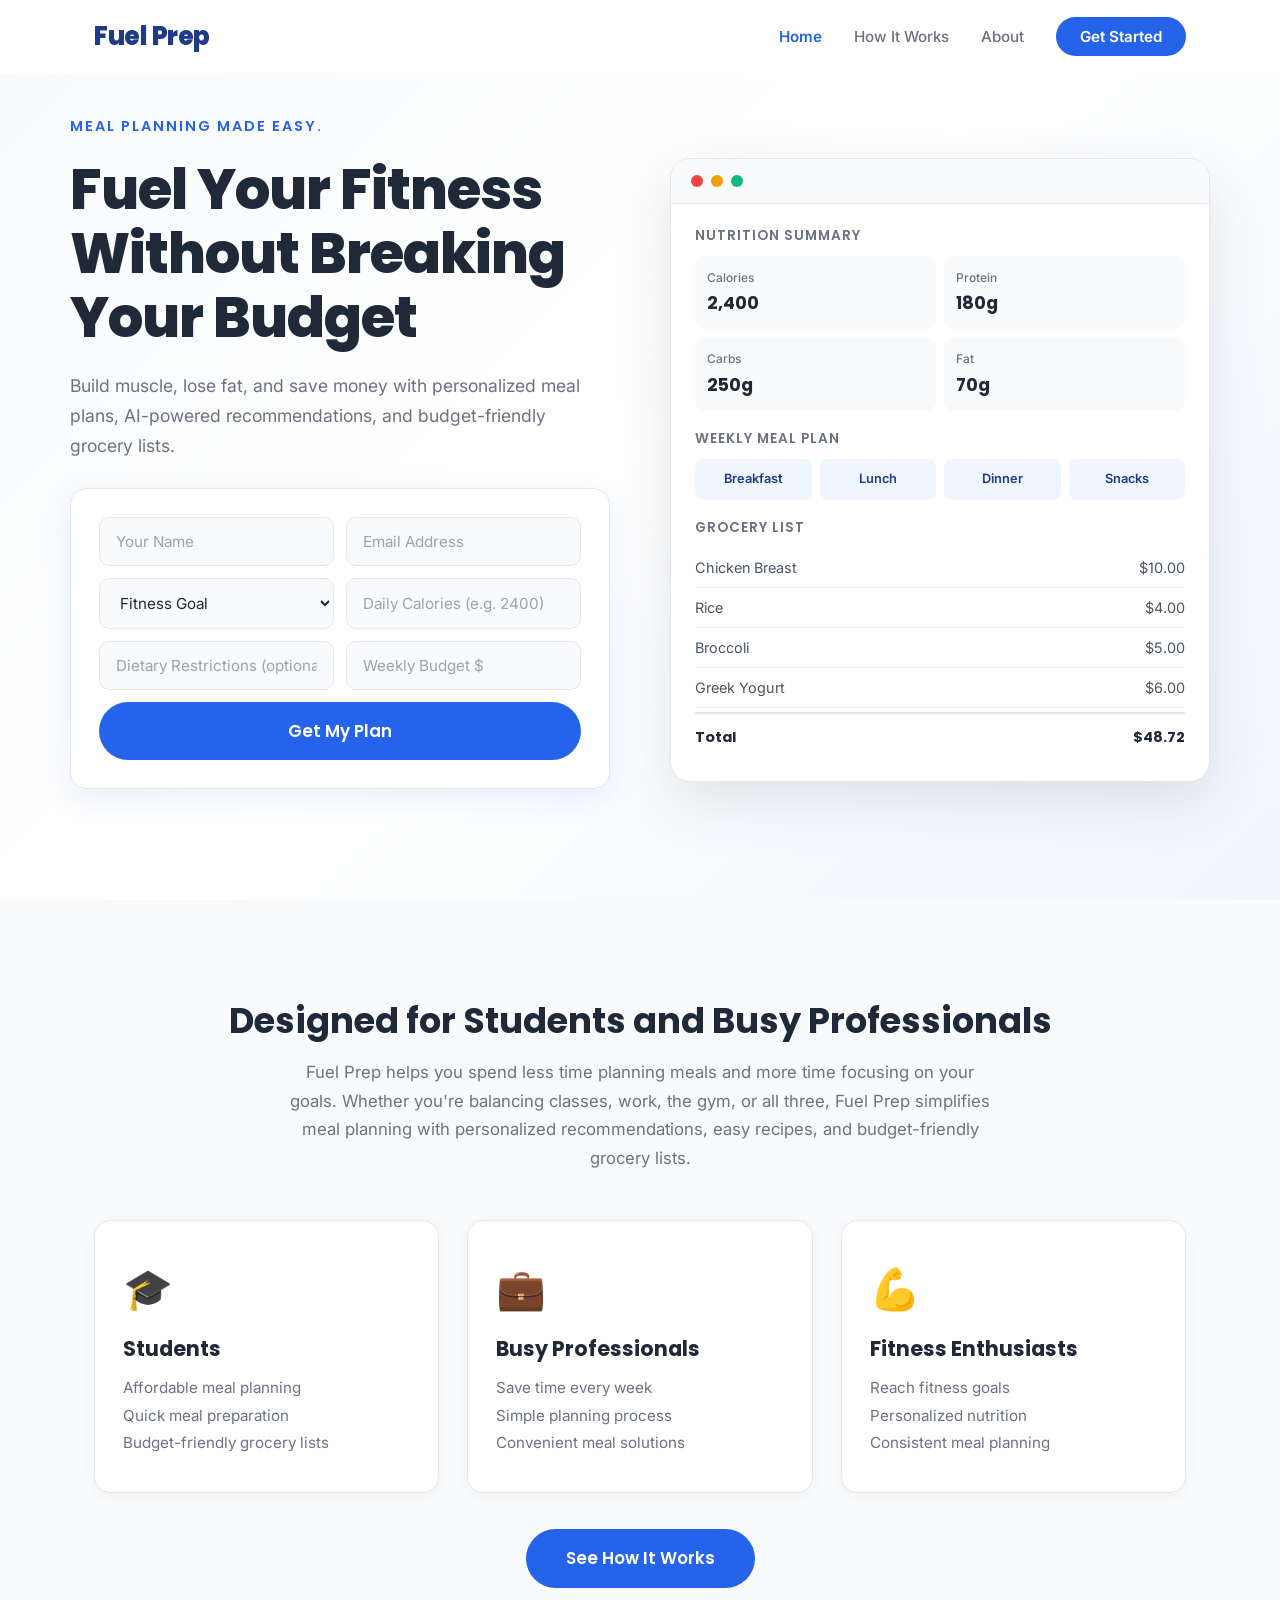
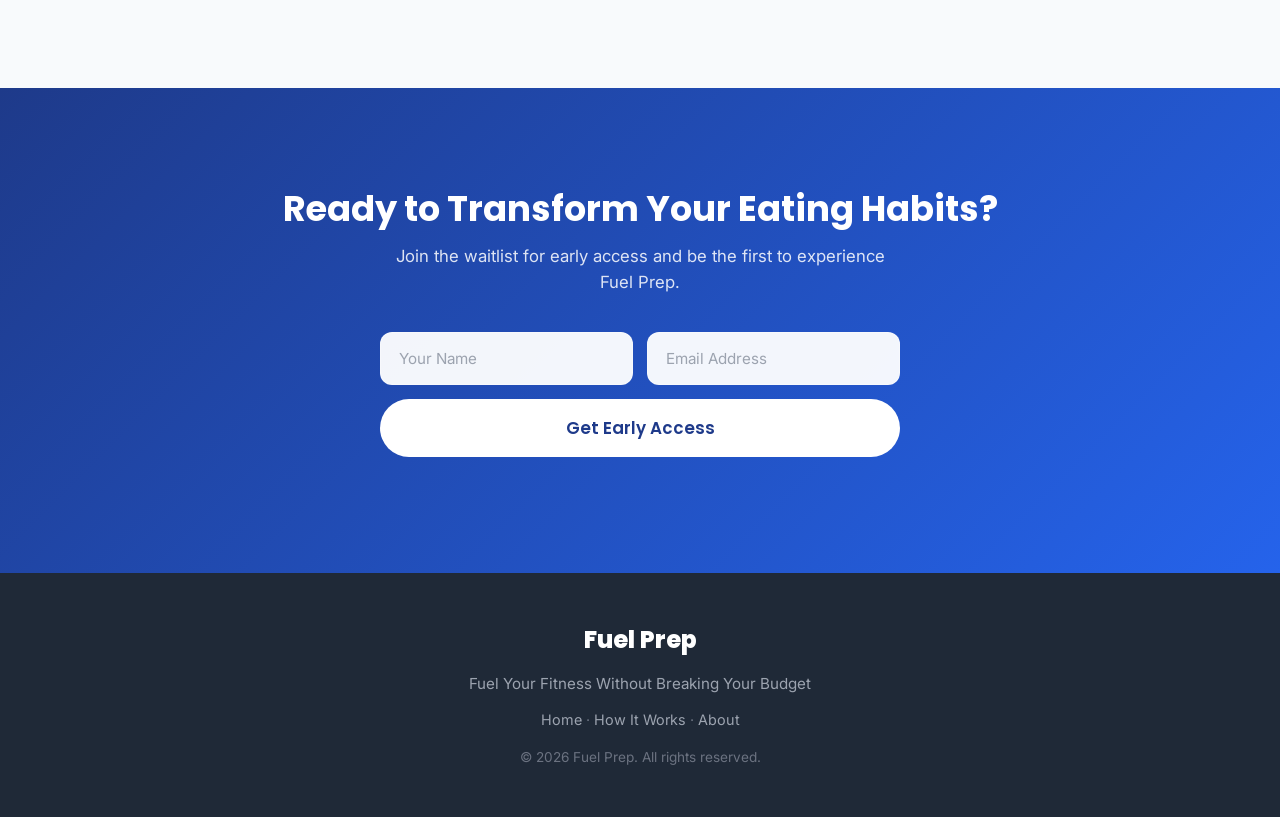
==== commit 48e64928: "added separate pages" ====
--- a/index.html
+++ b/index.html
@@ -14,15 +14,14 @@
   <!-- ===== NAVIGATION ===== -->
   <header class="navbar" id="navbar">
     <div class="nav-container">
-      <a href="#home" class="logo">Fuel Prep</a>
+      <a href="index.html" class="logo">Fuel Prep</a>
       <button class="mobile-toggle" id="mobile-toggle" aria-label="Toggle menu">
         <span></span><span></span><span></span>
       </button>
       <ul class="nav-links" id="nav-links">
-        <li><a href="#home">Home</a></li>
-        <li><a href="#how-it-works">How It Works</a></li>
-        <li><a href="#features">Features</a></li>
-        <li><a href="#about">About</a></li>
+        <li><a href="index.html" class="active">Home</a></li>
+        <li><a href="how-it-works.html">How It Works</a></li>
+        <li><a href="about.html">About</a></li>
         <li><a href="#get-started" class="nav-cta">Get Started</a></li>
       </ul>
     </div>
@@ -135,91 +134,8 @@
           </ul>
         </div>
       </div>
-    </div>
-  </section>
-
-  <!-- ===== HOW IT WORKS ===== -->
-  <section id="how-it-works" class="how-it-works">
-    <div class="container">
-      <h2>How It Works</h2>
-      <div class="timeline">
-        <div class="timeline-step">
-          <div class="step-number">1</div>
-          <h3>Enter Your Fitness Goals</h3>
-          <p>Choose whether your goal is muscle gain, fat loss, or maintenance.</p>
-        </div>
-        <div class="timeline-connector"></div>
-        <div class="timeline-step">
-          <div class="step-number">2</div>
-          <h3>Set Budget &amp; Preferences</h3>
-          <p>Provide calorie targets, dietary restrictions, and grocery budget information.</p>
-        </div>
-        <div class="timeline-connector"></div>
-        <div class="timeline-step">
-          <div class="step-number">3</div>
-          <h3>Receive AI Meal Recommendations</h3>
-          <p>Fuel Prep generates personalized meal suggestions based on your goals.</p>
-        </div>
-        <div class="timeline-connector"></div>
-        <div class="timeline-step">
-          <div class="step-number">4</div>
-          <h3>Generate Your Grocery List</h3>
-          <p>Receive a complete shopping list with estimated costs and quantities.</p>
-        </div>
-      </div>
-    </div>
-  </section>
-
-  <!-- ===== FEATURES ===== -->
-  <section id="features" class="features">
-    <div class="container">
-      <h2>Everything You Need to Succeed</h2>
-      <div class="features-grid">
-        <div class="feature-card">
-          <div class="feature-icon">🎯</div>
-          <h3>Personalized Meal Plans</h3>
-          <p>Get meal recommendations tailored to your goals and preferences.</p>
-        </div>
-        <div class="feature-card">
-          <div class="feature-icon">💰</div>
-          <h3>Budget-Friendly Grocery Lists</h3>
-          <p>Stay on budget with optimized grocery planning.</p>
-        </div>
-        <div class="feature-card">
-          <div class="feature-icon">🤖</div>
-          <h3>AI Meal Recommendations</h3>
-          <p>Receive customized meal suggestions powered by AI.</p>
-        </div>
-        <div class="feature-card">
-          <div class="feature-icon">👨‍🍳</div>
-          <h3>Simple Meal Prep Recipes</h3>
-          <p>Easy-to-follow recipes designed for busy lifestyles.</p>
-        </div>
-        <div class="feature-card">
-          <div class="feature-icon">📅</div>
-          <h3>Weekly Meal Planning</h3>
-          <p>Plan an entire week of meals in minutes.</p>
-        </div>
-      </div>
-    </div>
-  </section>
-
-  <!-- ===== ABOUT ===== -->
-  <section id="about" class="about">
-    <div class="container">
-      <h2>Our Mission</h2>
-      <p class="about-text">
-        At Fuel Prep, our mission is to make healthy eating simple, affordable, and accessible.
-        We believe everyone should be able to reach their fitness goals without spending hours
-        planning meals or overspending on groceries. By combining personalized nutrition guidance,
-        AI-powered recommendations, and budget-friendly grocery planning, Fuel Prep helps users
-        build sustainable eating habits that fit their lifestyle.
-      </p>
-      <div class="about-benefits">
-        <div class="benefit">⏱️ Save Time</div>
-        <div class="benefit">💵 Stay on Budget</div>
-        <div class="benefit">🏆 Reach Fitness Goals</div>
-        <div class="benefit">🥗 Simplify Meal Prep</div>
+      <div class="audience-cta">
+        <a href="how-it-works.html" class="btn-primary">See How It Works</a>
       </div>
     </div>
   </section>
@@ -245,9 +161,14 @@
   <!-- ===== FOOTER ===== -->
   <footer>
     <div class="footer-container">
-      <a href="#home" class="footer-logo">Fuel Prep</a>
+      <a href="index.html" class="footer-logo">Fuel Prep</a>
       <p class="footer-text">
         Fuel Your Fitness Without Breaking Your Budget
+      </p>
+      <p class="footer-links">
+        <a href="index.html">Home</a> &middot;
+        <a href="how-it-works.html">How It Works</a> &middot;
+        <a href="about.html">About</a>
       </p>
       <p class="footer-copy">&copy; 2026 Fuel Prep. All rights reserved.</p>
     </div>
@@ -266,7 +187,7 @@
       });
     });
 
-    // ===== Smooth Scrolling =====
+    // ===== Smooth Scrolling for same-page anchors =====
     document.querySelectorAll('a[href^="#"]').forEach(anchor => {
       anchor.addEventListener('click', function (e) {
         e.preventDefault();
@@ -310,7 +231,6 @@
         email: document.getElementById('lead-email').value,
         savedAt: new Date().toISOString()
       };
-      // Merge with existing hero data if any
       const existing = JSON.parse(localStorage.getItem('fuelPrepLead') || '{}');
       localStorage.setItem('fuelPrepLead', JSON.stringify({ ...existing, ...data }));
 
--- a/styles.css
+++ b/styles.css
@@ -82,6 +82,11 @@
 
 .nav-links a:hover {
   color: #2563EB;
+}
+
+.nav-links a.active {
+  color: #2563EB;
+  font-weight: 600;
 }
 
 .nav-cta {
@@ -694,6 +699,22 @@
   margin-top: 4px;
 }
 
+/* ===== FOOTER LINKS ===== */
+.footer-links {
+  color: #6B7280;
+  font-size: 0.9rem;
+}
+
+.footer-links a {
+  color: #9CA3AF;
+  text-decoration: none;
+  transition: color 0.2s ease;
+}
+
+.footer-links a:hover {
+  color: #FFFFFF;
+}
+
 /* ===== RESPONSIVE ===== */
 @media (max-width: 1024px) {
   .hero-left h1 {
@@ -824,4 +845,44 @@
   .audience-card {
     padding: 28px 20px;
   }
+}
+
+/* ===== PAGE HERO (inner pages) ===== */
+.page-hero {
+  min-height: 50vh;
+  display: flex;
+  align-items: center;
+  padding: 120px 24px 60px;
+  background: linear-gradient(135deg, #F8FAFC 0%, #FFFFFF 50%, #EFF6FF 100%);
+  text-align: center;
+}
+
+.page-hero-content {
+  display: flex;
+  flex-direction: column;
+  align-items: center;
+  gap: 16px;
+}
+
+.page-hero-content h1 {
+  font-size: 3rem;
+  font-weight: 800;
+  color: #1F2937;
+}
+
+.page-hero-content .hero-sub {
+  max-width: 600px;
+}
+
+/* ===== AUDIENCE CTA ===== */
+.audience-cta {
+  text-align: center;
+  margin-top: 36px;
+}
+
+.audience-cta .btn-primary {
+  display: inline-block;
+  width: auto;
+  padding: 16px 40px;
+  text-decoration: none;
 }
